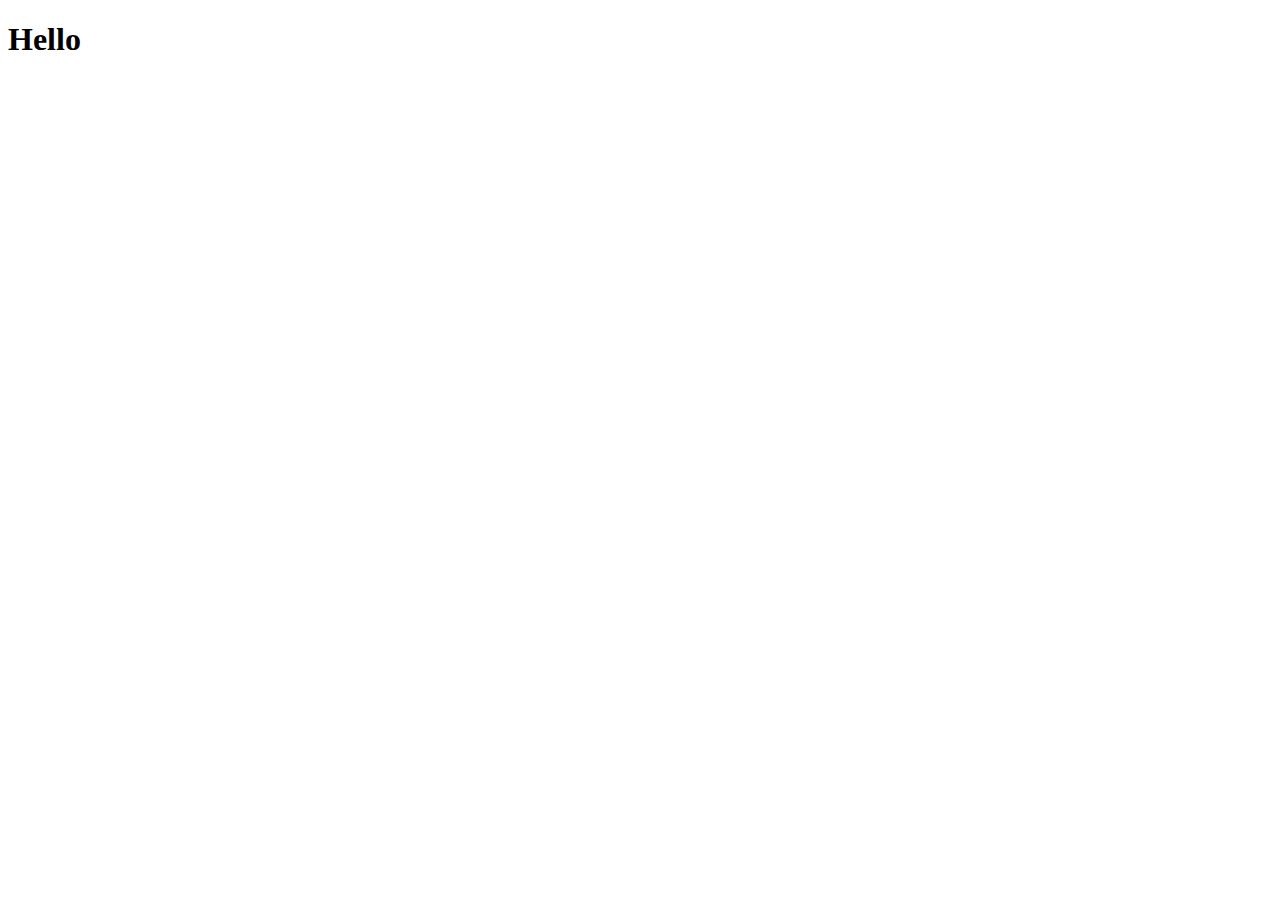
==== pages/index.html @ 6f93ce78 "First Commit. Setup folders and files to star" ====
<!DOCTYPE html>
<html lang="en">
<head>
    <meta charset="UTF-8">
    <meta name="viewport" content="width=device-width, initial-scale=1.0">
    <title>Document</title>
</head>
<body>
    <h1>Hello</h1>
</body>
</html>
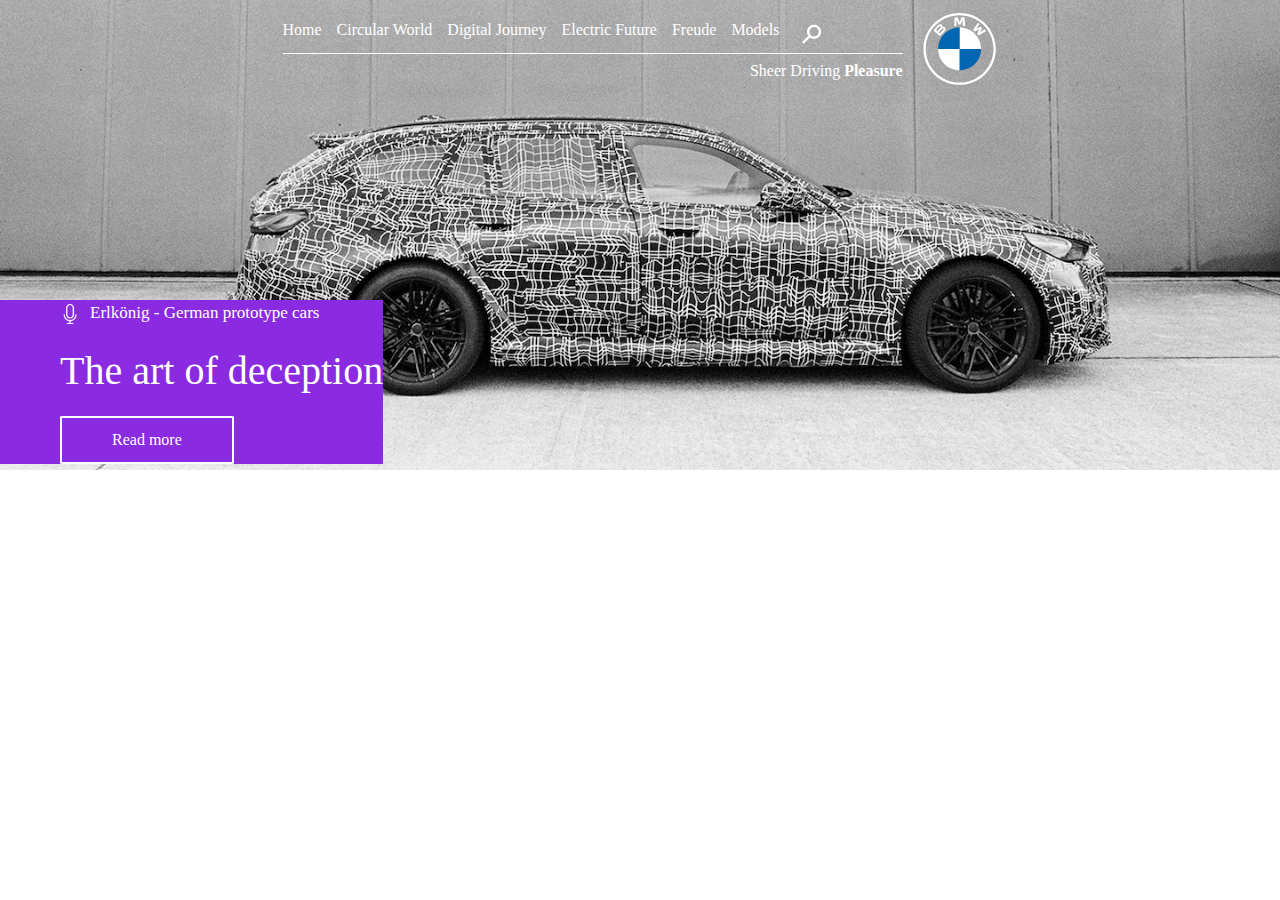
==== commit 8aec8654: "Did the first section but is not responsive. Going to start again" ====
--- a/pages/index.html
+++ b/pages/index.html
@@ -1,11 +1,72 @@
 <!DOCTYPE html>
 <html lang="en">
 <head>
+
+    <!--Lets make this site responsive and not use bootstrap-->
+   
     <meta charset="UTF-8">
-    <meta name="viewport" content="width=device-width, initial-scale=1.0">
-    <title>Document</title>
+    <meta name="viewport" content="width=device-width, initial-scale=1.0"> <!-- This line is important for responsiveness of website-->
+    <title>BMW.com | The cloned international BMW Website</title>
+    
+    <!--The logo file linked is too white. need to replace with a grey variant-->
+    <link rel="icon" href="/assets/icons/bmw- logo-favicon.webp" type="image/webp">
+
+    <!--Bootstrap Styles-->
+    <link href="https://cdn.jsdelivr.net/npm/bootstrap@5.3.3/dist/css/bootstrap.min.css" rel="stylesheet" integrity="sha384-QWTKZyjpPEjISv5WaRU9OFeRpok6YctnYmDr5pNlyT2bRjXh0JMhjY6hW+ALEwIH" crossorigin="anonymous">
+
+    <!--Link a style sheet to add formating separately-->
+    <link rel="stylesheet" href="/css/style.css">
+     
+
 </head>
 <body>
-    <h1>Hello</h1>
+    <!-- The first section is a header element. This is done for making data available for optimized search results. HOW? -->
+    <!-- Lets use semantics as and when needed.-->
+
+    <div class="section-one-wrapper">
+        <!-- we made an inner div to put in the image and positioned it within the div -->
+        <div class="section-one-background">
+            <img id="sec-one-bg-img" src="/assets/images/concept-car-image.webp" alt="black bmw suv car with white line pattern all over the body">
+        </div>
+       
+        <!-- lets make a navbar -->
+         <!-- it has one big div and a small fiv half the length -->
+        <div class="nav-bar-wrapper">
+            <div class="nav-bar-container">
+                <nav class="nav-bar-items">
+                    <ul>
+                        <li>Home</li>
+                        <li>Circular World</li>
+                        <li>Digital Journey</li>
+                        <li>Electric Future</li>
+                        <li>Freude</li>
+                        <li>Models</li>      
+                        <li>
+                            <div class="search-icon">
+                                <img src="/assets/icons/search-icon.png" alt="magnifying glass icon">
+                            </div>
+                        </li>                  
+                    </ul>
+                    
+                </nav>
+                <hr> <!-- to add a line aka horizontal rule-->
+                <p>Sheer Driving <strong>Pleasure</strong></p>
+            </div>
+            <div class="nav-bmw-logo">
+                <img src="/assets/icons/bmw-logo-light.svg" alt="bmw logo">
+            </div>
+        </div>  
+
+        <div class="section-one-text-container">
+            <div class="text-line-one"><img src="/assets/icons/microphone-icon.png" alt="microphone icon">Erlkönig - German prototype cars</div>
+            <div class="text-line-two">The art of deception</div>
+            <button type="button">Read more</button>
+        </div>
+    </div>
+   
+
+    
+    <!-- Bootstrap scripts -->
+    <script src="https://cdn.jsdelivr.net/npm/bootstrap@5.3.3/dist/js/bootstrap.bundle.min.js" integrity="sha384-YvpcrYf0tY3lHB60NNkmXc5s9fDVZLESaAA55NDzOxhy9GkcIdslK1eN7N6jIeHz" crossorigin="anonymous"></script>
 </body>
 </html>--- a/css/style.css
+++ b/css/style.css
@@ -0,0 +1,156 @@
+@import url(https://db.onlinewebfonts.com/c/ac95f91c55cc591ecf37a4d136ff8031?family=BMWTypeNext+Pro+Regular); 
+/* font-family: "BMWTypeNext Pro Regular"; */
+
+*{
+    margin: 0;
+    padding: 0;
+    box-sizing: border-box;
+} /* This is to remove any default values from browser and make the code more presdictable for us */
+
+body {
+    font-family: "BMWTypeNext Pro Regular";
+    color: white;
+    
+}
+
+.section-one-wrapper{
+    aspect-ratio: 16/9;
+    width: 100%;
+    position: relative;
+}
+
+
+.section-one-background{
+    aspect-ratio: 16/9;
+    width: 100%;
+    position: relative;
+    overflow: hidden;
+    gap: 1 px;  
+}
+
+#sec-one-bg-img{
+    object-fit: cover;
+    position: absolute;
+    top: -250px;
+    left: 0;
+    z-index: -1;
+    width: 100%;
+    max-width: 100%;
+}
+
+.nav-bar-wrapper{
+    position: absolute;
+    top: 0;
+    left: 0;
+    width: 100%; 
+    height: 100px;
+    z-index: 1; 
+    display: flex;
+    justify-content: center;
+    align-items: center;
+}
+
+.nav-bar-container{
+    width: 620px;     
+    justify-content: center;
+    align-items: center; /*vertical alignment of content*/    
+}
+
+.nav-bar-items{
+    width: 700px;
+}
+
+.nav-bar-items ul{    
+    display: flex; /*align horizontal*/
+    gap:15px;
+    width: 100%;
+    margin: 0;
+    padding: 0;
+}
+
+.nav-bar-items ul li {
+    list-style-type: none; /* Remove bullets */
+}
+
+.search-icon{
+    width: 35px;
+    height: 35px;    
+    overflow: hidden;
+    position: relative;
+    top: 0;
+    right: 0;
+}
+
+.search-icon img {
+    object-fit: cover;
+    position: absolute;
+    top: 0;
+    left: 0;
+    width: 100%;
+    height: 100%;
+    transform: scaleX(-1); /*flip*/
+    filter: invert();
+}
+
+.nav-bar-container hr{
+    height: 1px;
+    border: none;
+    background-color: white;
+    opacity: 1;
+    margin: 0;
+    width: 100%;
+}
+
+.nav-bar-container p {
+    width: 100%;
+    text-align: right;
+    margin: 0;
+    padding: 0;
+    margin-top: 5px;
+}
+
+.nav-bmw-logo {
+    width: 95px;
+    height: 75px;
+    overflow: hidden;
+    padding-left: 20px;
+}
+
+.section-one-text-container{
+    
+    position: absolute;        
+    top: 300px;
+    left: 0;
+    padding-left: 60px;
+    background-color: blueviolet;
+}
+
+.section-one-text-container img{
+    height:20px;
+    filter: invert();
+    width: 30px;
+    padding-right: 10px;
+}
+
+.section-one-text-container button{
+    background-color: rgba(255, 255, 255, 0);
+    color: rgb(255, 255, 255);
+    border-style: solid;
+    border-radius: 2%;
+    padding-top: 10px;
+    padding-bottom: 10px;
+    padding-left: 50px;
+    padding-right: 50px;
+    border-color: white;
+    box-shadow: none;
+
+}
+
+.text-line-one {
+    font-size: 17px;
+    margin-bottom: 15px;;
+}
+.text-line-two {
+    font-size: 40px;
+    margin-bottom: 15px;
+}
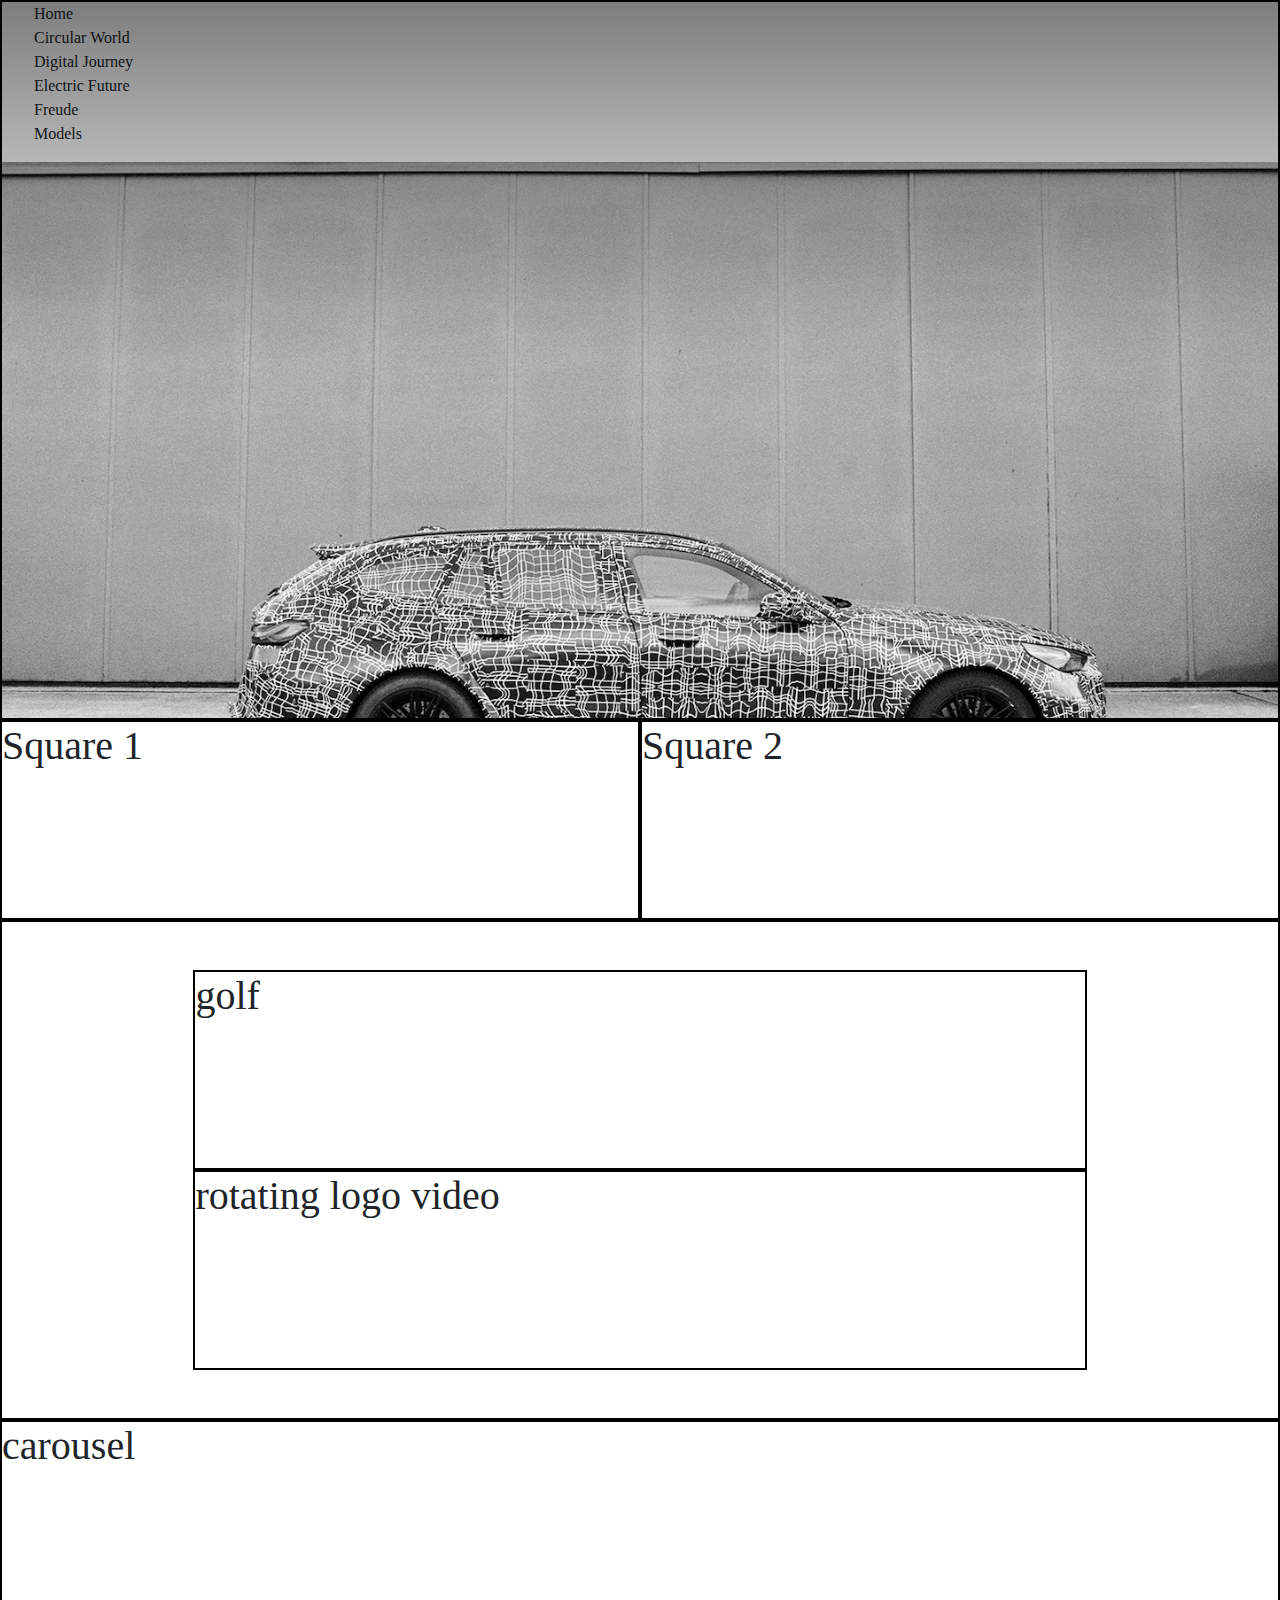
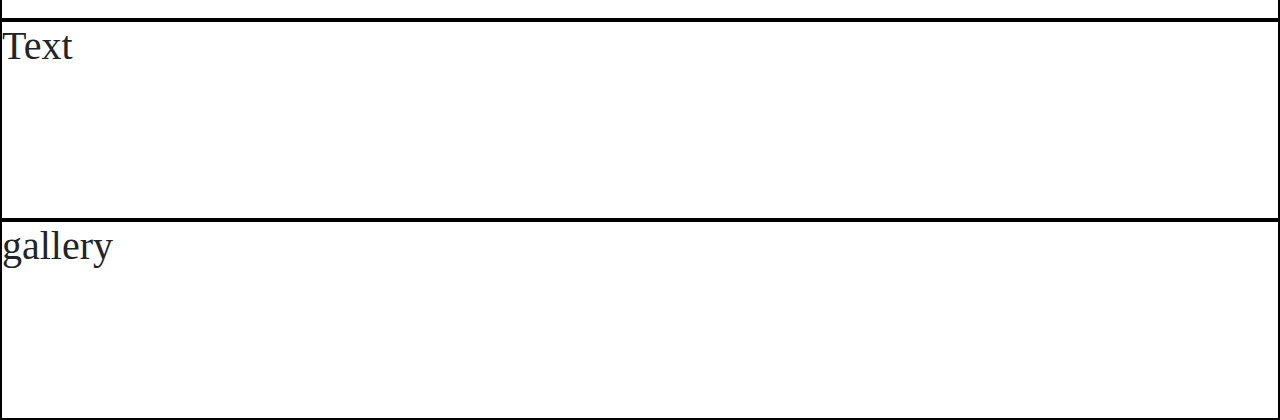
==== commit c9b7b34d: "Setup section one background and anomation" ====
--- a/pages/index.html
+++ b/pages/index.html
@@ -22,47 +22,56 @@
 <body>
     <!-- The first section is a header element. This is done for making data available for optimized search results. HOW? -->
     <!-- Lets use semantics as and when needed.-->
-
+    
     <div class="section-one-wrapper">
-        <!-- we made an inner div to put in the image and positioned it within the div -->
-        <div class="section-one-background">
-            <img id="sec-one-bg-img" src="/assets/images/concept-car-image.webp" alt="black bmw suv car with white line pattern all over the body">
-        </div>
-       
-        <!-- lets make a navbar -->
-         <!-- it has one big div and a small fiv half the length -->
-        <div class="nav-bar-wrapper">
-            <div class="nav-bar-container">
-                <nav class="nav-bar-items">
-                    <ul>
-                        <li>Home</li>
+        <header class="header-section">
+                <nav class="nav-bar">
+                    <ul class="nav-list">                   
+                        <li>Home</li> 
                         <li>Circular World</li>
                         <li>Digital Journey</li>
                         <li>Electric Future</li>
                         <li>Freude</li>
-                        <li>Models</li>      
-                        <li>
-                            <div class="search-icon">
-                                <img src="/assets/icons/search-icon.png" alt="magnifying glass icon">
-                            </div>
-                        </li>                  
+                        <li>Models</li>
                     </ul>
-                    
                 </nav>
-                <hr> <!-- to add a line aka horizontal rule-->
-                <p>Sheer Driving <strong>Pleasure</strong></p>
-            </div>
-            <div class="nav-bmw-logo">
-                <img src="/assets/icons/bmw-logo-light.svg" alt="bmw logo">
-            </div>
-        </div>  
+        </header>
+        <div class="section-background"> 
+            <div class="overlay-top"></div>
+            <div class="overlay-bottom"></div>       
+        </div>
+        
+    </div>
 
-        <div class="section-one-text-container">
-            <div class="text-line-one"><img src="/assets/icons/microphone-icon.png" alt="microphone icon">Erlkönig - German prototype cars</div>
-            <div class="text-line-two">The art of deception</div>
-            <button type="button">Read more</button>
+
+
+    <div class="section-two-wrapper">
+        <h1>Square 1</h1>
+    </div>
+    <div class="section-two-wrapper">
+        <h1>Square 2</h1>
+    </div>
+    
+    <div class="section-three-wrapper">
+        <div class="section-three-container">
+            <h1>golf</h1>
         </div>
+        <div class="section-three-container">
+            <h1>rotating logo video</h1>
+        </div>
+
     </div>
+    <div class="section-four-wrapper">
+        <h1>carousel</h1>
+    </div>
+    <div class="section-five-wrapper">
+        <h1>Text</h1>
+    </div>
+    <div class="section-gallery-wrapper">
+        <h1>gallery</h1>
+    </div>
+    
+
    
 
     
--- a/css/style.css
+++ b/css/style.css
@@ -8,149 +8,131 @@
 } /* This is to remove any default values from browser and make the code more presdictable for us */
 
 body {
-    font-family: "BMWTypeNext Pro Regular";
-    color: white;
-    
+    font-family: "BMWTypeNext Pro Regular"; 
+    width: 100%;  
+    display: flex;
+    flex-wrap: wrap;
 }
 
 .section-one-wrapper{
+    width: 100%;
     aspect-ratio: 16/9;
-    width: 100%;
-    position: relative;
+    border: 2px solid black;
+    min-height: 200px;
+    min-width: 340px;
+    overflow: hidden;
+    position: relative;    
 }
 
-
-.section-one-background{
-    aspect-ratio: 16/9;
+.section-background{
     width: 100%;
-    position: relative;
+    height: 100%;   
+    z-index: 0;
     overflow: hidden;
-    gap: 1 px;  
-}
-
-#sec-one-bg-img{
-    object-fit: cover;
-    position: absolute;
-    top: -250px;
-    left: 0;
-    z-index: -1;
-    width: 100%;
-    max-width: 100%;
-}
-
-.nav-bar-wrapper{
-    position: absolute;
-    top: 0;
-    left: 0;
-    width: 100%; 
-    height: 100px;
-    z-index: 1; 
     display: flex;
     justify-content: center;
     align-items: center;
+    background-image: url(/assets/images/concept-car-image.webp);
+    background-repeat: no-repeat;
+    background-size: cover;
+    object-fit: cover;
+    object-position: center;
 }
 
-.nav-bar-container{
-    width: 620px;     
-    justify-content: center;
-    align-items: center; /*vertical alignment of content*/    
-}
-
-.nav-bar-items{
-    width: 700px;
-}
-
-.nav-bar-items ul{    
-    display: flex; /*align horizontal*/
-    gap:15px;
-    width: 100%;
-    margin: 0;
-    padding: 0;
-}
-
-.nav-bar-items ul li {
-    list-style-type: none; /* Remove bullets */
-}
-
-.search-icon{
-    width: 35px;
-    height: 35px;    
-    overflow: hidden;
-    position: relative;
-    top: 0;
-    right: 0;
-}
-
-.search-icon img {
-    object-fit: cover;
+.overlay-top{
+    z-index: 1;
     position: absolute;
     top: 0;
     left: 0;
     width: 100%;
-    height: 100%;
-    transform: scaleX(-1); /*flip*/
-    filter: invert();
+    height: 50%;
+    background: linear-gradient(to bottom, rgba(0, 0, 0, 0.511), rgba(0,0,0,0))
 }
 
-.nav-bar-container hr{
-    height: 1px;
-    border: none;
-    background-color: white;
-    opacity: 1;
-    margin: 0;
+.overlay-bottom{
+    z-index: 1;
+    position: absolute;
+    bottom: 0;
+    left: 0;
     width: 100%;
+    height: 100%;
+    background: linear-gradient(to bottom, rgba(0, 0, 0, 0), rgba(0,0,0,0.511));
+    opacity: 0;
 }
 
-.nav-bar-container p {
-    width: 100%;
-    text-align: right;
-    margin: 0;
-    padding: 0;
-    margin-top: 5px;
+.overlay-bottom:hover{
+    opacity: 1;
+    transition: opacity 2s ease;
 }
 
-.nav-bmw-logo {
-    width: 95px;
-    height: 75px;
-    overflow: hidden;
-    padding-left: 20px;
+.section-background img{    
+    object-fit: cover;
+    object-position: center;
+    z-index: -1;
+    width: 100%;
+    height: 100%;
 }
 
-.section-one-text-container{
-    
-    position: absolute;        
-    top: 300px;
-    left: 0;
-    padding-left: 60px;
-    background-color: blueviolet;
+
+.section-background:hover{
+    transform: scale(1.1);
+    transition: transform 3s ease;
 }
 
-.section-one-text-container img{
-    height:20px;
-    filter: invert();
-    width: 30px;
-    padding-right: 10px;
+.header-section{
+    display: flex;
+}
+.nav.bar{
+    width: 50%;
 }
 
-.section-one-text-container button{
-    background-color: rgba(255, 255, 255, 0);
-    color: rgb(255, 255, 255);
-    border-style: solid;
-    border-radius: 2%;
-    padding-top: 10px;
-    padding-bottom: 10px;
-    padding-left: 50px;
-    padding-right: 50px;
-    border-color: white;
-    box-shadow: none;
+.nav-list{
+    list-style: none;
+}
+
+
+.section-two-wrapper{
+    width: 50%;
+    border: 2px solid black;
+    min-height: 200px;    
+    min-width: 340px;
+}
+
+.section-three-wrapper{
+    width: 100%;
+    border: 2px solid black;
+    height: 500px;
+    min-width: 340px;
+    display: flex;
+    flex-direction: column;
+    align-items: center;
+    justify-content: center;
+}
+
+.section-three-container{
+    width: 70%;
+    border: 2px solid black;
+    min-height: 200px;
+    min-width: 340px;
 
 }
 
-.text-line-one {
-    font-size: 17px;
-    margin-bottom: 15px;;
+.section-four-wrapper{
+    width: 100%;
+    border: 2px solid black;
+    min-height: 200px;
+    min-width: 340px;
 }
-.text-line-two {
-    font-size: 40px;
-    margin-bottom: 15px;
+
+.section-five-wrapper{
+    width: 100%;
+    border: 2px solid black;
+    min-height: 200px;
+    min-width: 340px;
 }
+.section-gallery-wrapper{
+    width: 100%;
+    border: 2px solid black;
+    min-height: 200px;
+    min-width: 340px;
+}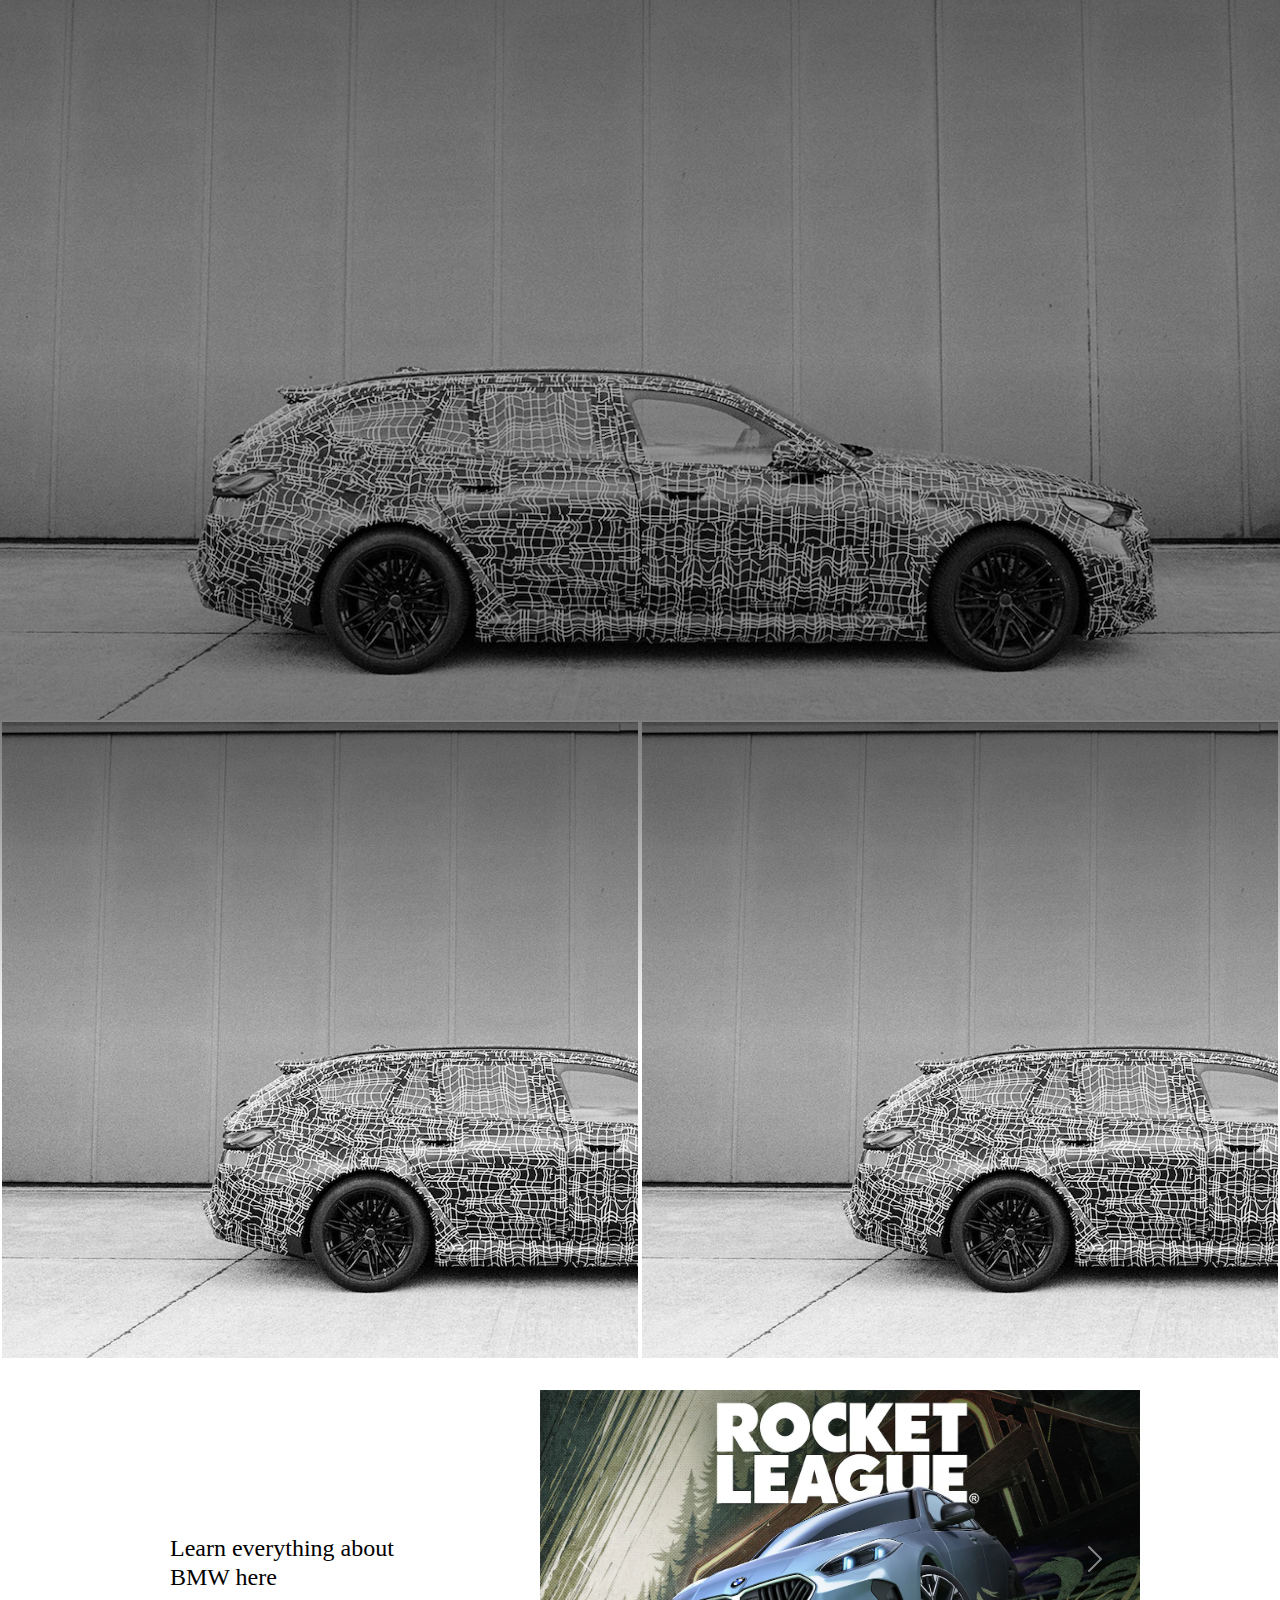
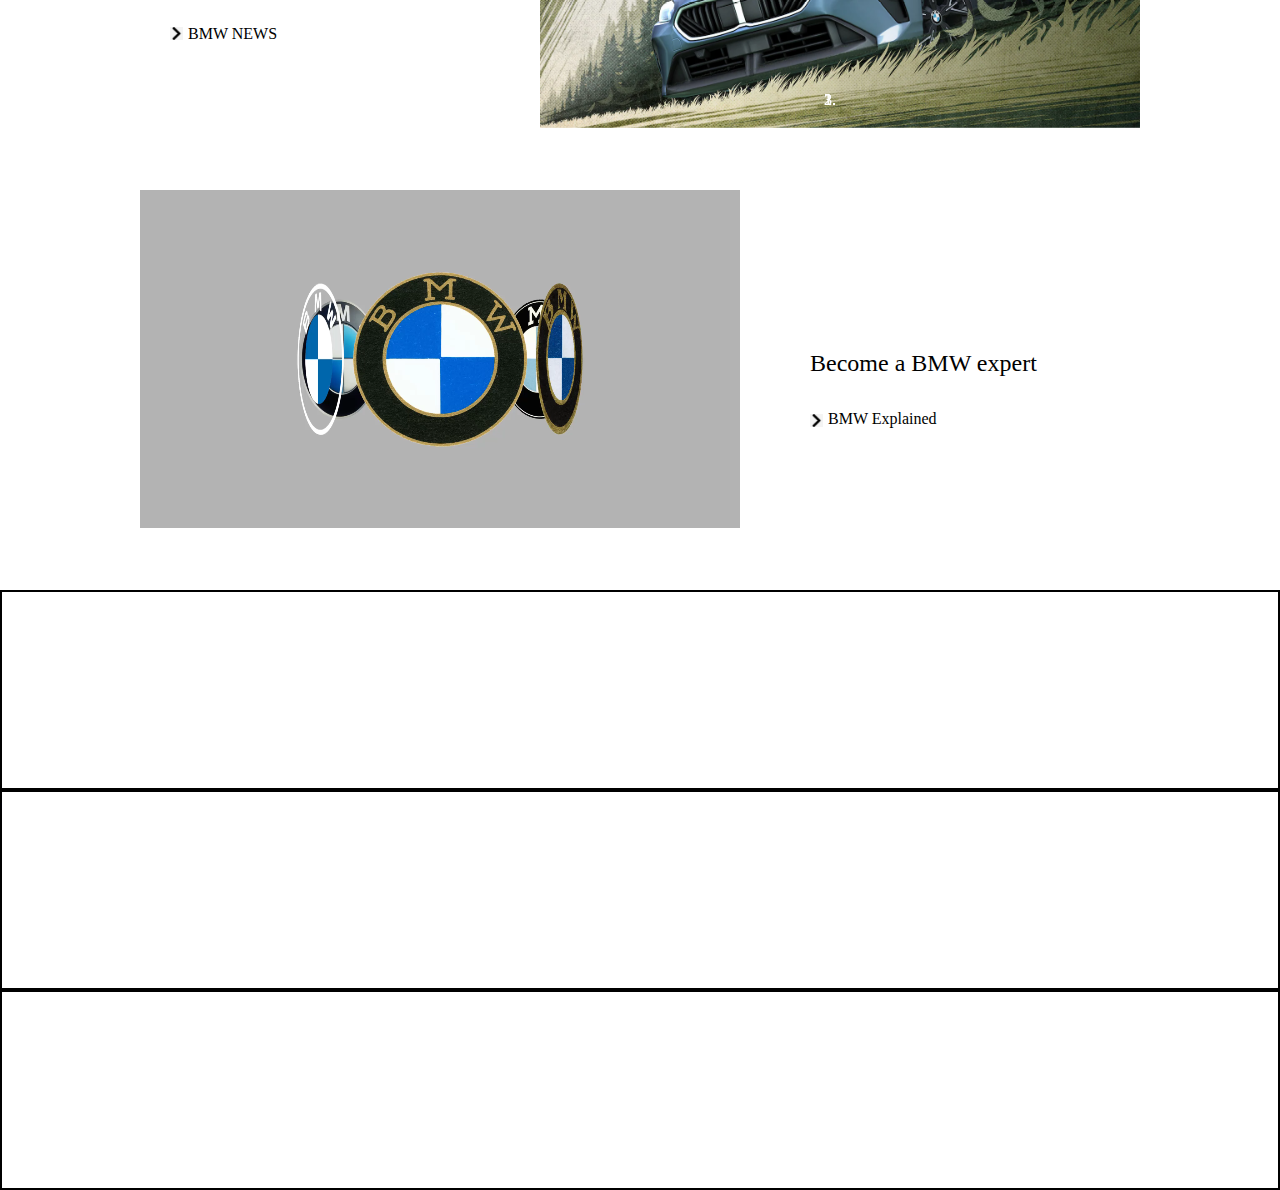
==== commit 2b964855: "Section three made responsive" ====
--- a/pages/index.html
+++ b/pages/index.html
@@ -20,22 +20,12 @@
 
 </head>
 <body>
+   
     <!-- The first section is a header element. This is done for making data available for optimized search results. HOW? -->
     <!-- Lets use semantics as and when needed.-->
     
     <div class="section-one-wrapper">
-        <header class="header-section">
-                <nav class="nav-bar">
-                    <ul class="nav-list">                   
-                        <li>Home</li> 
-                        <li>Circular World</li>
-                        <li>Digital Journey</li>
-                        <li>Electric Future</li>
-                        <li>Freude</li>
-                        <li>Models</li>
-                    </ul>
-                </nav>
-        </header>
+        
         <div class="section-background"> 
             <div class="overlay-top"></div>
             <div class="overlay-bottom"></div>       
@@ -45,20 +35,75 @@
 
 
 
+
     <div class="section-two-wrapper">
-        <h1>Square 1</h1>
+        <!-- This is putting shadow on the gap!! need to remove -->
+        <div class="overlay-top"></div>
+        <div class="overlay-bottom"></div>
+        <div class="section-background">            
+            <video autoplay muted loop class="background-video"><source src="/assets/videos/bmw-hood-ice-flow-video.mp4" type="video/mp4"> </video>
+        </div>
     </div>
     <div class="section-two-wrapper">
-        <h1>Square 2</h1>
+        <!-- This is putting shadow on the gap!! need to remove -->
+        <div class="overlay-top"></div>
+        <div class="overlay-bottom"></div>
+        <div class="section-background">
+            <video  autoplay muted loop><source src="/assets/videos/spinning-glass-video.mp4" type="video/mp4"> </video>
+            <!-- Removed the class name to prevent hover zoom action -->
+        </div>
     </div>
     
     <div class="section-three-wrapper">
-        <div class="section-three-container">
-            <h1>golf</h1>
-        </div>
-        <div class="section-three-container">
-            <h1>rotating logo video</h1>
-        </div>
+       <div class="section-three-container" id="section-three-container-one">
+
+            <div class="section-three-text" id="sec-3-one-text"><h4>Learn everything about <br class="sec-three-break">BMW here</h4></div>
+            
+            <div class="section-three-media" id="sec-3-one-media">
+                <div id="carouselExampleIndicators" class="carousel slide" data-ride="carousel">
+                    <ol class="carousel-indicators">
+                      <li data-target="#carouselExampleIndicators" data-slide-to="0" class="active"></li>
+                      <li data-target="#carouselExampleIndicators" data-slide-to="1"></li>
+                      <li data-target="#carouselExampleIndicators" data-slide-to="2"></li>
+                    </ol>
+                    <div class="carousel-inner">
+                      <div class="carousel-item active">
+                        <img class="d-block w-100" src="/assets/images/carousel-image-one.webp" alt="First slide">
+                      </div>
+                      <div class="carousel-item">
+                        <img class="d-block w-100" src="/assets/images/carousel-image-two.webp" alt="Second slide">
+                      </div>
+                      <div class="carousel-item">
+                        <img class="d-block w-100" src="/assets/images/" alt="Third slide">
+                      </div>
+                    </div>
+                    <a class="carousel-control-prev" href="#carouselExampleIndicators" role="button" data-slide="prev">
+                      <span class="carousel-control-prev-icon" aria-hidden="true"></span>
+                      <span class="sr-only"></span>
+                    </a>
+                    <a class="carousel-control-next" href="#carouselExampleIndicators" role="button" data-slide="next">
+                      <span class="carousel-control-next-icon" aria-hidden="true"></span>
+                      <span class="sr-only"></span>
+                    </a>
+                  </div>
+            </div>
+
+            <div class="section-three-text" id="sec-3-two-text"><img src="/assets/icons/next icon.png" alt="next icon right arriw"><h7>BMW NEWS</h7></div>
+
+       </div>
+
+       <div class="section-three-container" id="section-three-container-two">
+        
+        <div class="section-three-text-one" id="sec-3-three-text"><h4>Become a BMW expert</h4></div>
+        
+          <div class="section-three-media" id="sec-3-media-two">
+              <video  autoplay muted loop><source src="/assets/videos/revolving-logo-bmw.mp4" type="video/mp4"> </video>
+          </div>
+
+        <div class="section-three-text-two" id="sec-3-four-text"><img src="/assets/icons/next icon.png" alt="next icon right arriw"><h7>BMW Explained</h7></div>
+
+   </div>
+        
 
     </div>
     <div class="section-four-wrapper">
--- a/css/style.css
+++ b/css/style.css
@@ -5,23 +5,28 @@
     margin: 0;
     padding: 0;
     box-sizing: border-box;
-} /* This is to remove any default values from browser and make the code more presdictable for us */
+}
+ /* This is to remove any default values from
+  browser and make the code more presdictable for us */
 
 body {
     font-family: "BMWTypeNext Pro Regular"; 
+    color: white;
     width: 100%;  
     display: flex;
     flex-wrap: wrap;
 }
 
+
+
 .section-one-wrapper{
     width: 100%;
     aspect-ratio: 16/9;
-    border: 2px solid black;
     min-height: 200px;
     min-width: 340px;
     overflow: hidden;
-    position: relative;    
+    position: relative;   
+    padding: 2px; 
 }
 
 .section-background{
@@ -40,6 +45,7 @@
 }
 
 .overlay-top{
+    
     z-index: 1;
     position: absolute;
     top: 0;
@@ -47,9 +53,11 @@
     width: 100%;
     height: 50%;
     background: linear-gradient(to bottom, rgba(0, 0, 0, 0.511), rgba(0,0,0,0))
+    
 }
 
 .overlay-bottom{
+    
     z-index: 1;
     position: absolute;
     bottom: 0;
@@ -79,60 +87,220 @@
     transition: transform 3s ease;
 }
 
-.header-section{
-    display: flex;
-}
-.nav.bar{
-    width: 50%;
-}
-
-.nav-list{
-    list-style: none;
-}
+
 
 
 .section-two-wrapper{
     width: 50%;
-    border: 2px solid black;
+    aspect-ratio: 1;
     min-height: 200px;    
     min-width: 340px;
-}
+    padding: 2px;
+    display: flex;
+    flex-wrap: wrap;
+    flex-grow: 1;
+    position: relative;
+    overflow: hidden;
+}
+
+.section-two-background{    
+    width: 100%;
+    height: 100%;   
+    z-index: 0;
+    overflow: hidden;
+    display: flex;
+    justify-content: center;
+    align-items: center;
+}
+
+.section-background video{    
+    object-fit: cover;
+    object-position: center;
+    z-index: -1;
+    width: 100%;
+    height: 100%;
+    transition: transform 3s ease; /* Ensure transition is added for smooth zoom */
+}
+
+.section-two-wrapper:hover .section-background video {
+    transform: scale(1.1); /* Zoom effect */
+}
+/* You're right to be concerned about other content inside
+ .section-two-wrapper—the current setup targets the video 
+ specifically, but if you have text or other elements within 
+ .section-two-wrapper, they won't be affected as long as the
+  hover effect is applied to only the video inside .section-background. */
 
 .section-three-wrapper{
     width: 100%;
-    border: 2px solid black;
-    height: 500px;
-    min-width: 340px;
+    height: fit-content;
+    margin: 0;
     display: flex;
     flex-direction: column;
+    justify-items: flex-start;
+    margin-top: 30px;
+}
+
+.section-three-container{    
+    width: 100%;
+    gap: 2px;
+    overflow: hidden;
+    padding: 20px;
+    display: flex;    
+    flex-direction: column;    
+}
+
+.section-three-text-one{    
+    color: black; 
+}
+
+#sec-3-one-text{
+    color: black;
+    padding: 10px;
+}
+
+.sec-three-break{
+    visibility: hidden;
+}
+
+#sec-3-two-text{
+    color: black;
+    padding: 10px;
+    display: flex;
     align-items: center;
-    justify-content: center;
-}
-
-.section-three-container{
-    width: 70%;
+}
+
+#sec-3-three-text{
+    color: black;
+    padding: 10px;
+    align-self: flex-start;
+}
+
+#sec-3-four-text{
+    color: black;
+    padding: 10px;
+    align-self: flex-start;
+}
+
+#sec-fur-text{
+    color: black;
+    padding: 10px;
+    display: flex;
+    align-items: center;
+}
+
+.section-three-text img{
+    width: 13px;
+    margin-right: 5px;
+}
+
+.section-three-text-two img{
+    width: 13px;
+    margin-right: 5px;
+}
+
+
+#sec-3-one-media{
+    
+    vertical-align: middle;
+}
+
+
+
+.section-three-media{
+    height: 100%;
+    aspect-ratio: 16/9;
+    max-width:1024px;
+    overflow: hidden;
+    margin: 0px;
+    
+}
+
+.section-three-media video{
+
+    aspect-ratio: 16/9;
+    width: 100%;
+    object-fit: cover;
+    object-position: center;
+
+}
+
+@media only screen and (max-width: 1023px){
+    .sec-three-break{
+        display: none;
+    }
+}
+
+@media only screen  and (min-width: 1024px){
+    #section-three-container-one{
+        flex-direction: column;
+        justify-content: center;
+        align-items: flex-start;
+        position: relative;
+        align-self: center;
+        width: 1000px;
+        height: 400px;
+    }
+
+    #section-three-container-two{
+        flex-direction: column;
+        justify-content: center;
+        align-items: flex-end;
+        position: relative;
+        align-self: center;
+        width: 1000px;
+        height: 400px;
+        
+    }
+
+    
+
+    .section-three-media{
+        width: 600px;
+        aspect-ratio: 16/9;
+        position: absolute;
+        right:0;
+    }
+
+    #sec-3-media-two{
+        width: 600px;
+        aspect-ratio: 16/9;
+        position: absolute;
+        left:0;
+    }
+
+    #sec-3-three-text{
+        padding-left: 650px;
+        align-self: flex-start;
+
+    }
+
+    #sec-3-four-text{
+        align-self: flex-start;
+        padding-left: 650px;
+    }
+    
+    
+   
+}
+
+
+.section-four-wrapper{
+    width: 100%;
     border: 2px solid black;
     min-height: 200px;
     min-width: 340px;
-
-}
-
-.section-four-wrapper{
+}
+
+.section-five-wrapper{
     width: 100%;
     border: 2px solid black;
     min-height: 200px;
     min-width: 340px;
 }
-
-.section-five-wrapper{
+.section-gallery-wrapper{
     width: 100%;
     border: 2px solid black;
     min-height: 200px;
     min-width: 340px;
-}
-.section-gallery-wrapper{
-    width: 100%;
-    border: 2px solid black;
-    min-height: 200px;
-    min-width: 340px;
 }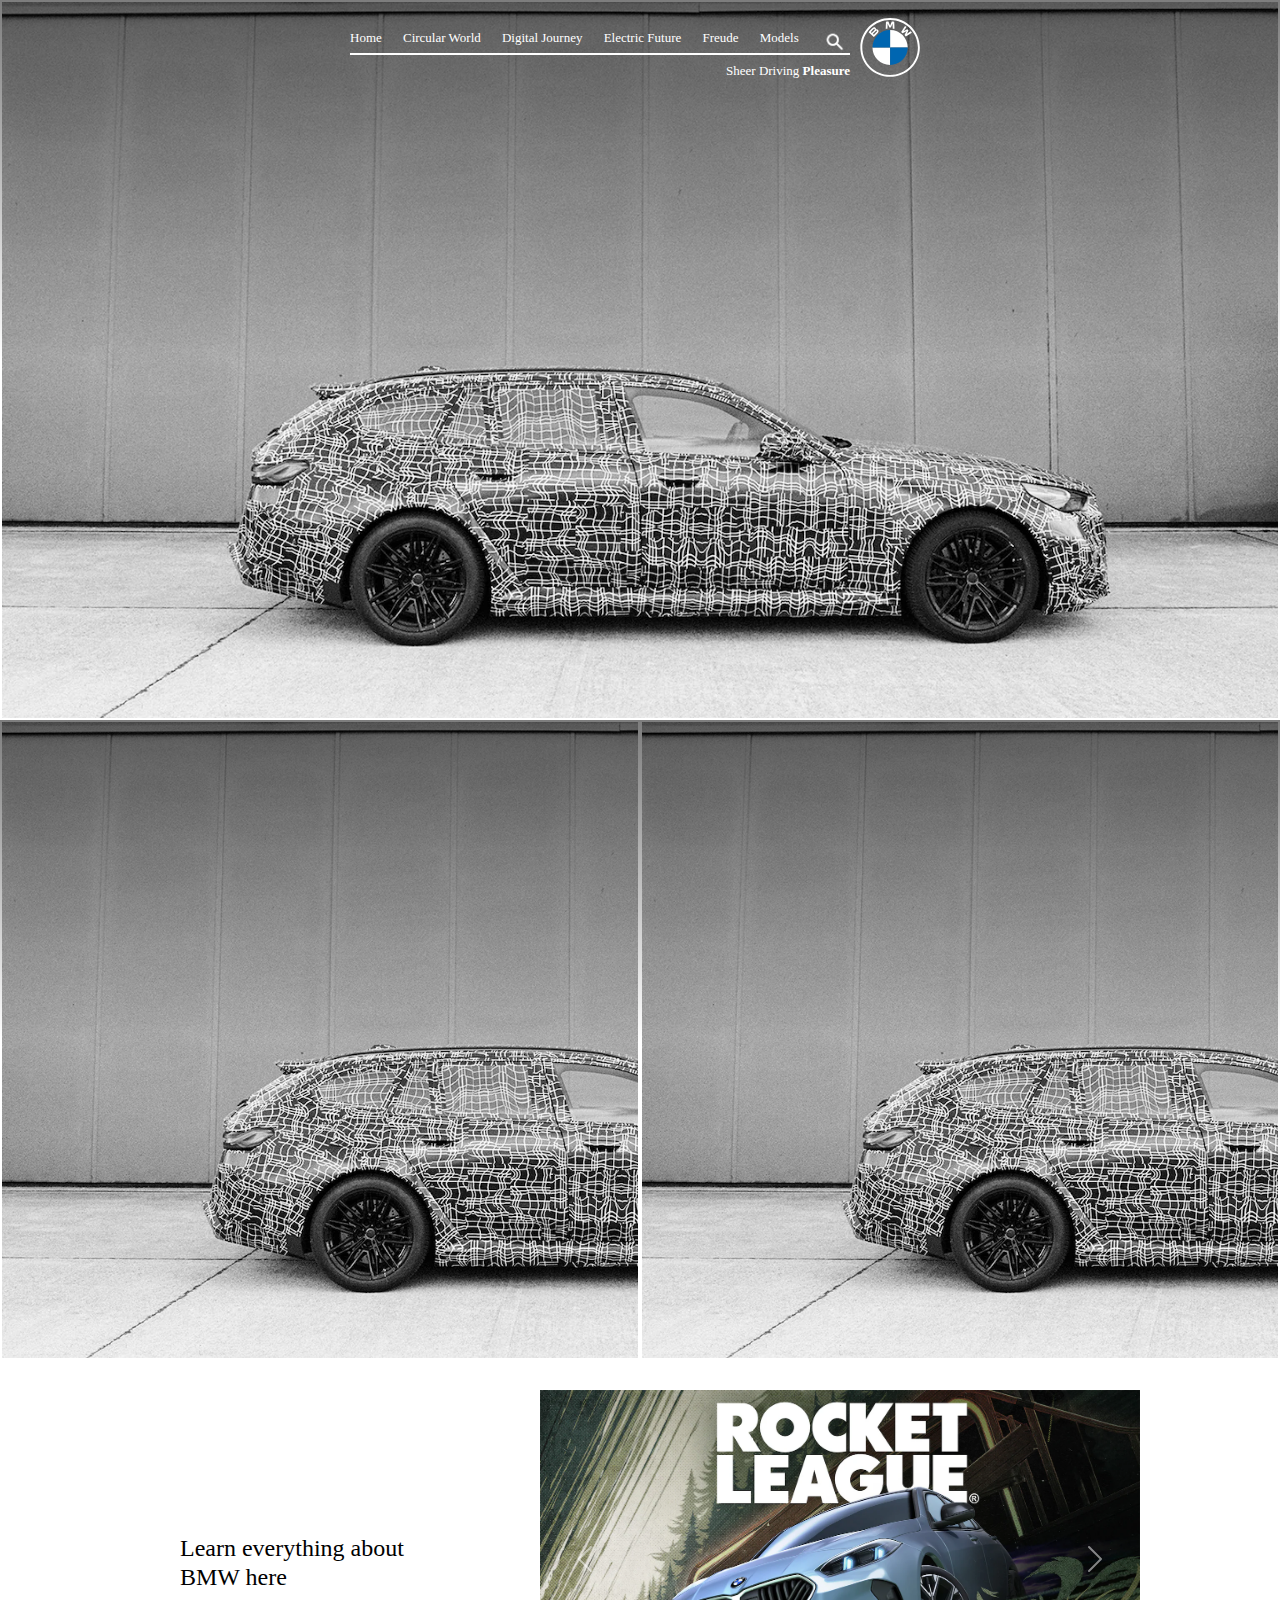
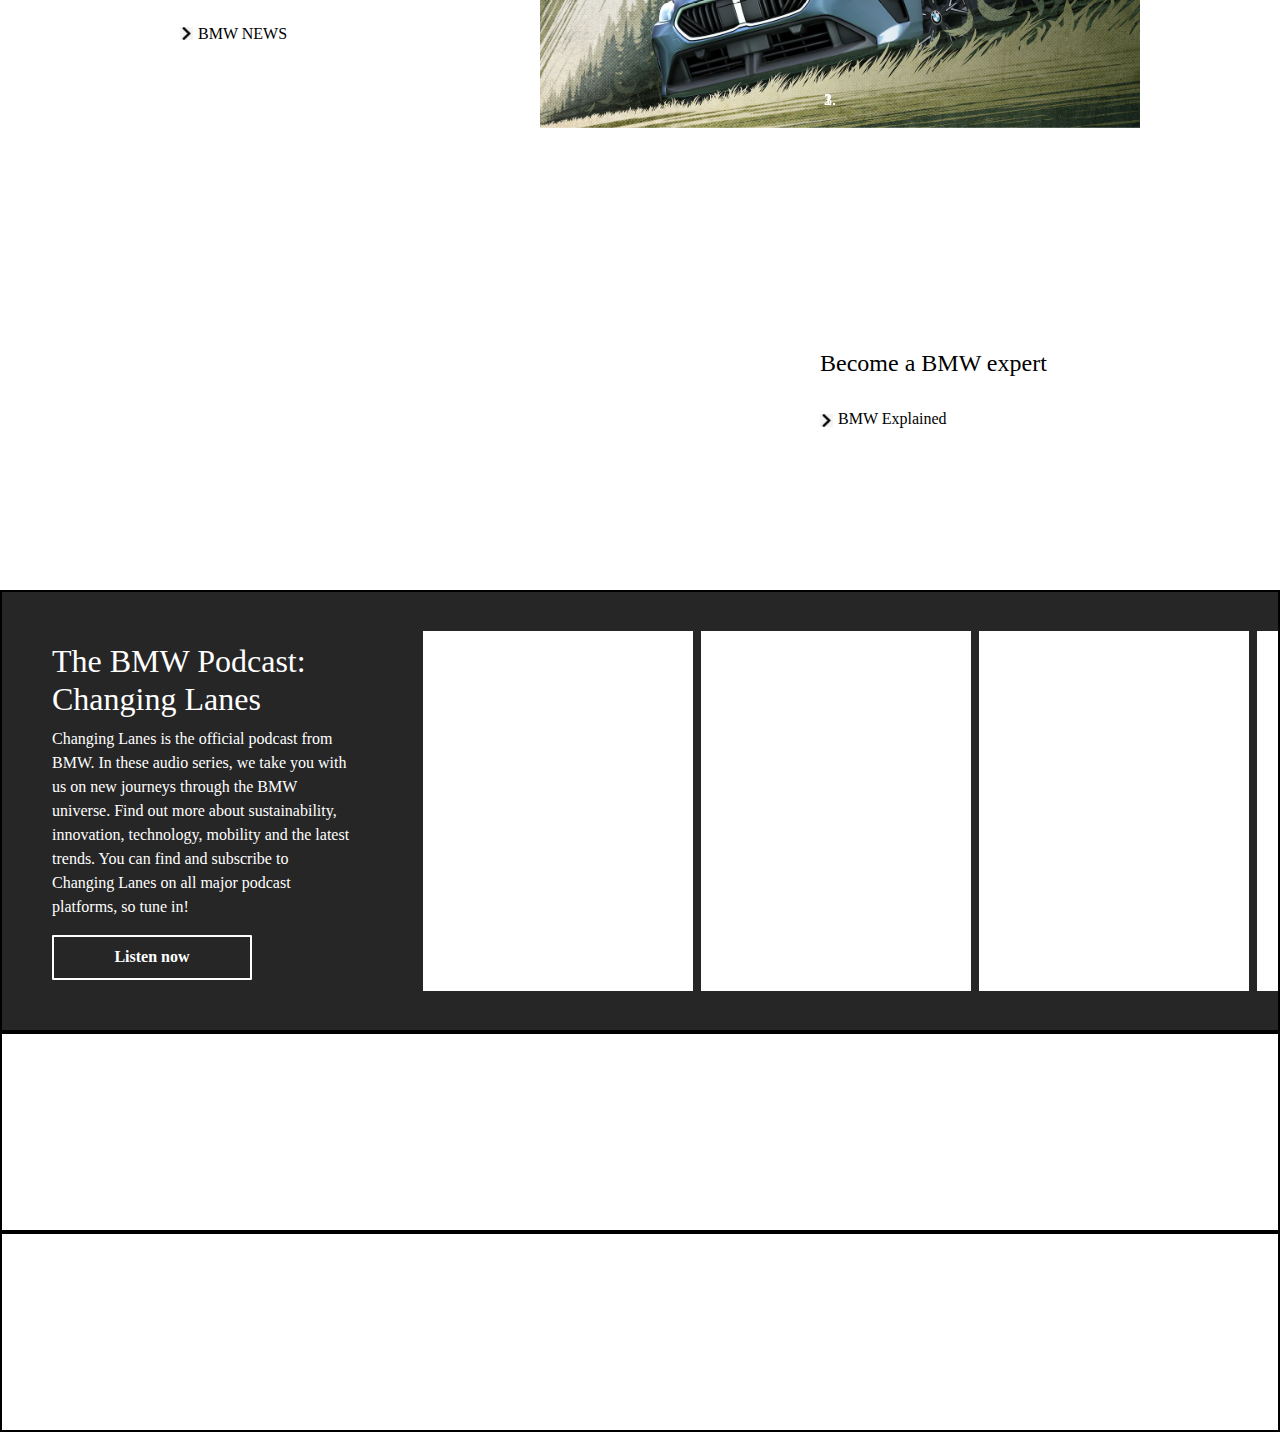
==== commit 1addb8b0: "Finished card carousel section. But the section two care ice video is gone??" ====
--- a/pages/index.html
+++ b/pages/index.html
@@ -23,8 +23,39 @@
    
     <!-- The first section is a header element. This is done for making data available for optimized search results. HOW? -->
     <!-- Lets use semantics as and when needed.-->
-    
-    <div class="section-one-wrapper">
+
+    <header class="header-section"> 
+      <div class="header-container">
+        <div class="header-text">
+          <div class="navbar-container">
+            <nav class="navbar">
+              <ul class="nav-list">
+                <li class="nav-items">Home</li>
+                <li class="nav-items">Circular World</li>
+                <li class="nav-items">Digital Journey</li>
+                <li class="nav-items">Electric Future</li>
+                <li class="nav-items">Freude</li>
+                <li class="nav-items">Models</li>
+                <li class="nav-items"><img src="/assets/icons/search-icon.png" alt="search icon" class="search-icon"></li>
+              </ul>
+              <hr>
+            </nav>
+          </div>
+          <div class="slogan-container">
+            <h6>Sheer Driving <strong>Pleasure</strong></h6>
+          </div>
+        </div>
+        <div class="header-logo">
+          <img src="/assets/icons/bmw-logo-light.svg" alt="BMW Logo">
+        </div>
+      </div>
+    </header>
+    <!-- MAke nav bar responsive adn add animations and burger icon and links -->
+
+
+
+    
+    <div class="section-one-wrapper">        
         
         <div class="section-background"> 
             <div class="overlay-top"></div>
@@ -37,13 +68,14 @@
 
 
     <div class="section-two-wrapper">
-        <!-- This is putting shadow on the gap!! need to remove -->
-        <div class="overlay-top"></div>
-        <div class="overlay-bottom"></div>
-        <div class="section-background">            
-            <video autoplay muted loop class="background-video"><source src="/assets/videos/bmw-hood-ice-flow-video.mp4" type="video/mp4"> </video>
-        </div>
-    </div>
+      <!-- This is putting shadow on the gap!! need to remove -->
+      <div class="overlay-top"></div>
+      <div class="overlay-bottom"></div>
+      <div class="section-background">
+          <video  autoplay muted loop><source src="/assets/videos/bmw-hood-ice-flow-video - Copy.mp4" type="video/mp4"> </video>
+          <!-- Removed the class name to prevent hover zoom action -->
+      </div>
+  </div>
     <div class="section-two-wrapper">
         <!-- This is putting shadow on the gap!! need to remove -->
         <div class="overlay-top"></div>
@@ -74,7 +106,7 @@
                         <img class="d-block w-100" src="/assets/images/carousel-image-two.webp" alt="Second slide">
                       </div>
                       <div class="carousel-item">
-                        <img class="d-block w-100" src="/assets/images/" alt="Third slide">
+                        <img class="d-block w-100" src="/assets/images/carousel-image-three.jpg" alt="Third slide">
                       </div>
                     </div>
                     <a class="carousel-control-prev" href="#carouselExampleIndicators" role="button" data-slide="prev">
@@ -102,12 +134,133 @@
 
         <div class="section-three-text-two" id="sec-3-four-text"><img src="/assets/icons/next icon.png" alt="next icon right arriw"><h7>BMW Explained</h7></div>
 
-   </div>
-        
-
-    </div>
+      </div>      
+
+    </div>
+
+
     <div class="section-four-wrapper">
-        <h1>carousel</h1>
+
+        <div class="section-four-text-container">
+          <div class="sec-4-heading">
+            <h2>The BMW Podcast: Changing Lanes</h2>
+          </div>
+          <div class="sec-4-caption">
+            <p>Changing Lanes is the official podcast from BMW. In these audio series, we take you with us on new journeys through the BMW universe. Find out more about sustainability, innovation, technology, mobility and the latest trends. You can find and subscribe to Changing Lanes on all major podcast platforms, so tune in!</p>
+          </div>
+          <div class="sec-4-button">
+            <button class="listen-now-button" type="button">Listen now</button>
+          </div>
+        </div>
+
+        <!-- Add arrow contorls -->
+        <!-- Is there a way too loop infintely without duplicating the frist few cards? -->
+        <div class="section-four-card-container">
+          
+          <div class="card-carousel">
+
+
+            <div class="card">
+              <video autoplay loop muted class="card-video"><source src="/assets/card media/card-one-glass.mp4" type="video/mp4"></video>
+             <div class="card-body">
+                <img src="/assets/icons/microphone-icon.png" alt="microphone icon">
+               <h5 class="card-title">GAME CHANGER</h5>
+               <p class="card-text">An audio series bout those who change the world around them</p>
+             </div>
+           </div>
+  
+            <div class="card">
+              <video autoplay loop muted class="card-video"><source src="/assets/card media/card-two-splatter.mp4" type="video/mp4"></video>
+          
+              <div class="card-body">
+                  <img src="/assets/icons/microphone-icon.png" alt="microphone icon">
+                <h5 class="card-title">Bmw and superheros</h5>
+                <p class="card-text">Freeing Gaia Podcast</p>
+              </div>
+           </div>
+  
+           <div class="card">
+              <video autoplay loop muted class="card-video"><source src="/assets/card media/card-three-hardfluid.mp4" type="video/mp4"></video>
+          
+              <div class="card-body">
+                <h5 class="card-title">ELECTRIC MYTHS</h5>
+                <p class="card-text">A video podcast about electric driving myths</p>
+              </div>
+           </div>
+  
+           <div class="card">
+                <video autoplay loop muted class="card-video"><source src="/assets/card media/card-four-softfluid.mp4" type="video/mp4"></video>
+            
+                <div class="card-body">
+                  <img src="/assets/icons/microphone-icon.png" alt="microphone icon">
+                  <h5 class="card-title">The future according to..</h5>
+                  <p class="card-text">Audio column</p>
+                </div>
+            </div>
+  
+            <div class="card">
+              <video autoplay loop muted class="card-video"><source src="/assets/card media/card-five-abstract.mp4" type="video/mp4"></video>
+          
+              <div class="card-body">
+                <img src="/assets/icons/microphone-icon.png" alt="microphone icon">
+                <h5 class="card-title">DEE MY GUEST</h5>
+                <p class="card-text">An audio series about humans and machines</p>
+              </div>
+            </div>
+
+            <div class="card">
+              <video autoplay loop muted class="card-video"><source src="/assets/card media/card-six-fabric.mp4" type="video/mp4"></video>
+          
+              <div class="card-body">
+                <img src="/assets/icons/microphone-icon.png" alt="microphone icon">
+                <h5 class="card-title">CHASING THE GREENEST CAR</h5>
+                <p class="card-text">An audio doumentary about sustainability at BMW</p>
+              </div>
+            </div>
+
+            <div class="card">
+              <video autoplay loop muted class="card-video"><source src="/assets/card media/card-seven-pointy.mp4" type="video/mp4"></video>
+          
+              <div class="card-body">
+                <img src="/assets/icons/microphone-icon.png" alt="microphone icon">
+                <h5 class="card-title">HIS IS FORWARDISM</h5>
+                <p class="card-text">An audio series with the shapers of our future</p>
+              </div>
+            </div>
+
+            <div class="card">
+              <video autoplay loop muted class="card-video"><source src="/assets/card media/card-eight-falling.mp4" type="video/mp4"></video>
+          
+              <div class="card-body">
+                <img src="/assets/icons/microphone-icon.png" alt="microphone icon">
+                <p class="card-text">Sci-Fi Thriller for your ears</p>
+              </div>
+            </div>
+
+            <div class="card">
+              <img src="/assets/card media/card-nine-text.webp" alt="card image">
+          
+              <div class="card-body">
+                <p class="card-text">Exclusive BMW insights</p>
+              </div>
+            </div>
+
+            <div class="card">
+              <img src="/assets/card media/card-ten-skyline.webp " alt="card image">
+          
+              <div class="card-body">
+                <img src="/assets/icons/microphone-icon.png" alt="microphone icon">
+                <h5 class="card-title">podcast</h5>
+                <p class="card-text">HYPNOPOLIS 2: UTOPIA IN PROGRES</p>
+              </div>
+            </div>
+
+
+          </div>
+
+         
+        </div>
+
     </div>
     <div class="section-five-wrapper">
         <h1>Text</h1>
--- a/css/style.css
+++ b/css/style.css
@@ -15,6 +15,95 @@
     width: 100%;  
     display: flex;
     flex-wrap: wrap;
+    position: relative;
+}
+
+.header-section{
+    z-index: 99;
+    width: 100%;
+    height: 80px;
+    background-color: rgba(255, 255, 255, 0);
+    position: absolute;
+    top: 0;
+    display: flex;
+    justify-content: center;
+}
+
+.header-container{
+    display: flex;
+}
+
+.header-text{
+    width: 500px;
+    margin: 0;
+    padding: 0;
+}
+
+.navbar-container{
+    width: 500px;
+}
+
+.nav-list{
+    width: 100%;
+    height: 45px;
+    list-style: none;
+    display: flex;
+    align-items: center;
+    justify-content: space-between;
+    margin: 0;
+    padding: 0;
+    
+}
+
+.nav-items{
+    font-size: 13px;
+    height: 100%;
+    padding-top: 20px;
+}
+.nav-items:hover{
+    font-weight: bold;
+    border-bottom: 2px solid white;
+
+}
+
+hr{
+    height: 2px;
+    width: 100%;
+    background-color: white;
+    border: white solid 1px;
+    opacity: 100;
+    margin: 0;
+}
+
+.search-icon{
+    width: 30px;
+    filter: invert();
+    object-position: center;
+}
+
+.slogan-container{
+    display: flex;
+    justify-content: flex-end;
+}
+
+.slogan-container h6 {
+    font-size: 13px;
+    justify-self: flex-end;
+}
+
+.header-logo{
+    width: 80px;
+    height: 100%;
+    padding-top: 15px;
+    display: flex;
+    justify-content: center;
+    align-items: center;
+}
+
+.header-logo img{
+    width: 60px;
+    object-fit: cover;
+    object-position: center;
 }
 
 
@@ -145,7 +234,7 @@
     width: 100%;
     gap: 2px;
     overflow: hidden;
-    padding: 20px;
+    padding: 30px;
     display: flex;    
     flex-direction: column;    
 }
@@ -287,10 +376,107 @@
 
 .section-four-wrapper{
     width: 100%;
+    background-color: rgb(38, 38, 38);
     border: 2px solid black;
     min-height: 200px;
     min-width: 340px;
-}
+    display: flex;
+    overflow: hidden;
+}
+
+.section-four-text-container{    
+    padding: 50px;
+}
+
+.sec-4-caption p{
+    font-size: 16px;
+    width: 300px;
+}
+
+.sec-4-button button{
+    width: 200px;
+    height: 45px;
+    background-color: rgba(255, 255, 255, 0);
+    border: 2px solid white;
+    border-radius: 1px;
+    color: white;
+    font-weight: bolder;
+}
+
+.sec-4-button button:hover{
+    background-color: white;
+    color: rgb(0, 0, 0);
+}
+
+.section-four-card-container{
+    height: 100%;
+    width: 100%;
+    display: flex;
+    align-items: center;
+    overflow: hidden;
+}
+
+.card-carousel{
+    
+    display: flex;
+    direction: row;
+    align-items: center;    
+    width: calc(360px*10);
+    animation: scrollAnimation 50s ease-in-out 5s infinite normal none;
+   
+}
+
+@keyframes scrollAnimation {
+    0% { transform: translateX(0); }
+    5% { transform: translateX(-0%); } /* Pause for the first card */
+    10% { transform: translateX(-10%); } /* Move to the second card */
+    15% { transform: translateX(-10%); } /* Pause for the second card */
+    20% { transform: translateX(-20%); } /* Move to the third card */
+    25% { transform: translateX(-20%); } /* Pause for the third card */
+    30% { transform: translateX(-30%); } 
+    35% { transform: translateX(-30%); }
+    40% { transform: translateX(-40%); } 
+    45% { transform: translateX(-40%); } 
+    50% { transform: translateX(-50%); } 
+    55% { transform: translateX(-50%); } 
+    60% { transform: translateX(-60%); } 
+    65% { transform: translateX(-60%); } 
+    70% { transform: translateX(-70%); } 
+    75% { transform: translateX(-70%); } 
+    80% { transform: translateX(-80%); } 
+    85% { transform: translateX(-80%); } 
+    90% { transform: translateX(-90%); } 
+    95% { transform: translateX(-90%); } 
+    100% { transform: translateX(-100%); } 
+}
+
+
+.card{
+    height: 360px;
+    width: 270px;
+    border-radius: 0px;
+    border: 0px;
+    margin: 4px;
+}
+
+.card-body{
+    background-color: rgba(255, 255, 255, 0);
+    position: absolute;
+    bottom: 0;
+    color: white;
+}
+
+.card-body p{
+    font-size: 17px;
+}
+
+.card-body img{
+    width: 20px;
+    margin-bottom: 10px;
+    filter: invert();
+}
+
+
 
 .section-five-wrapper{
     width: 100%;
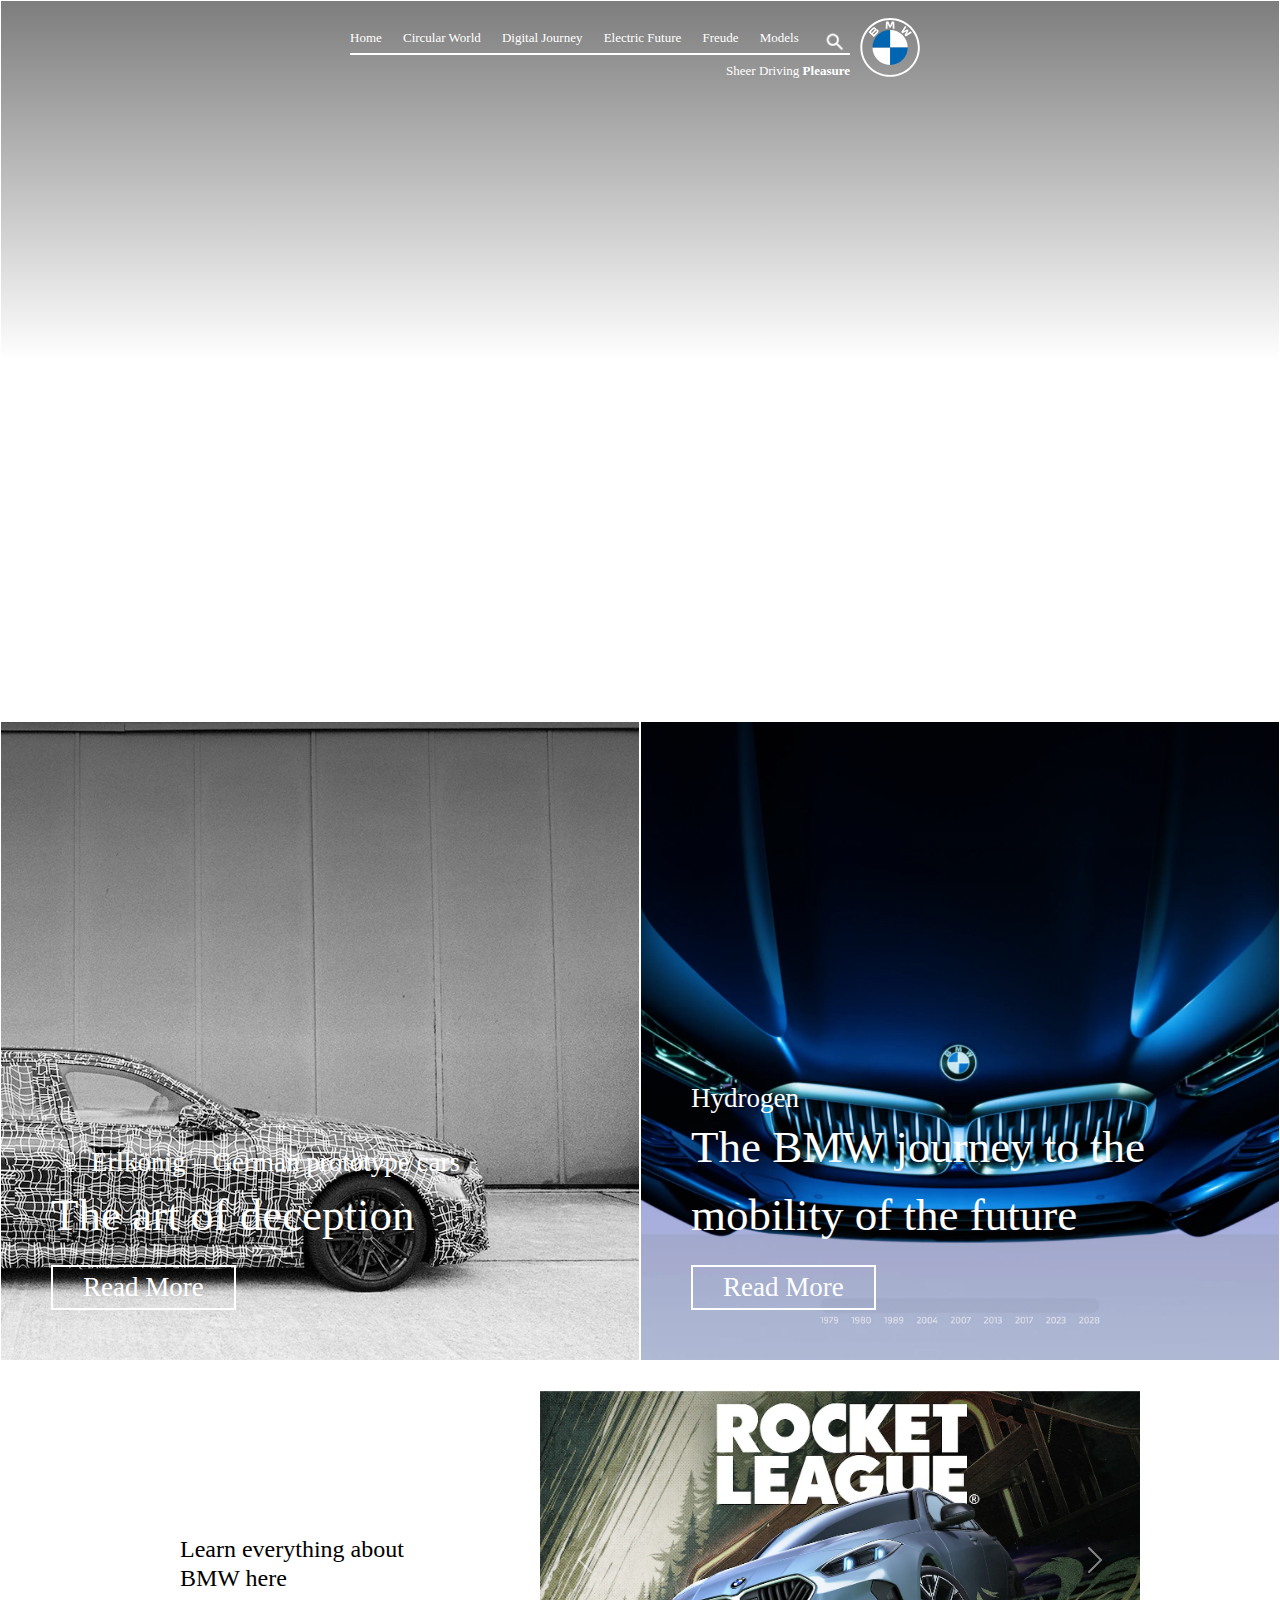
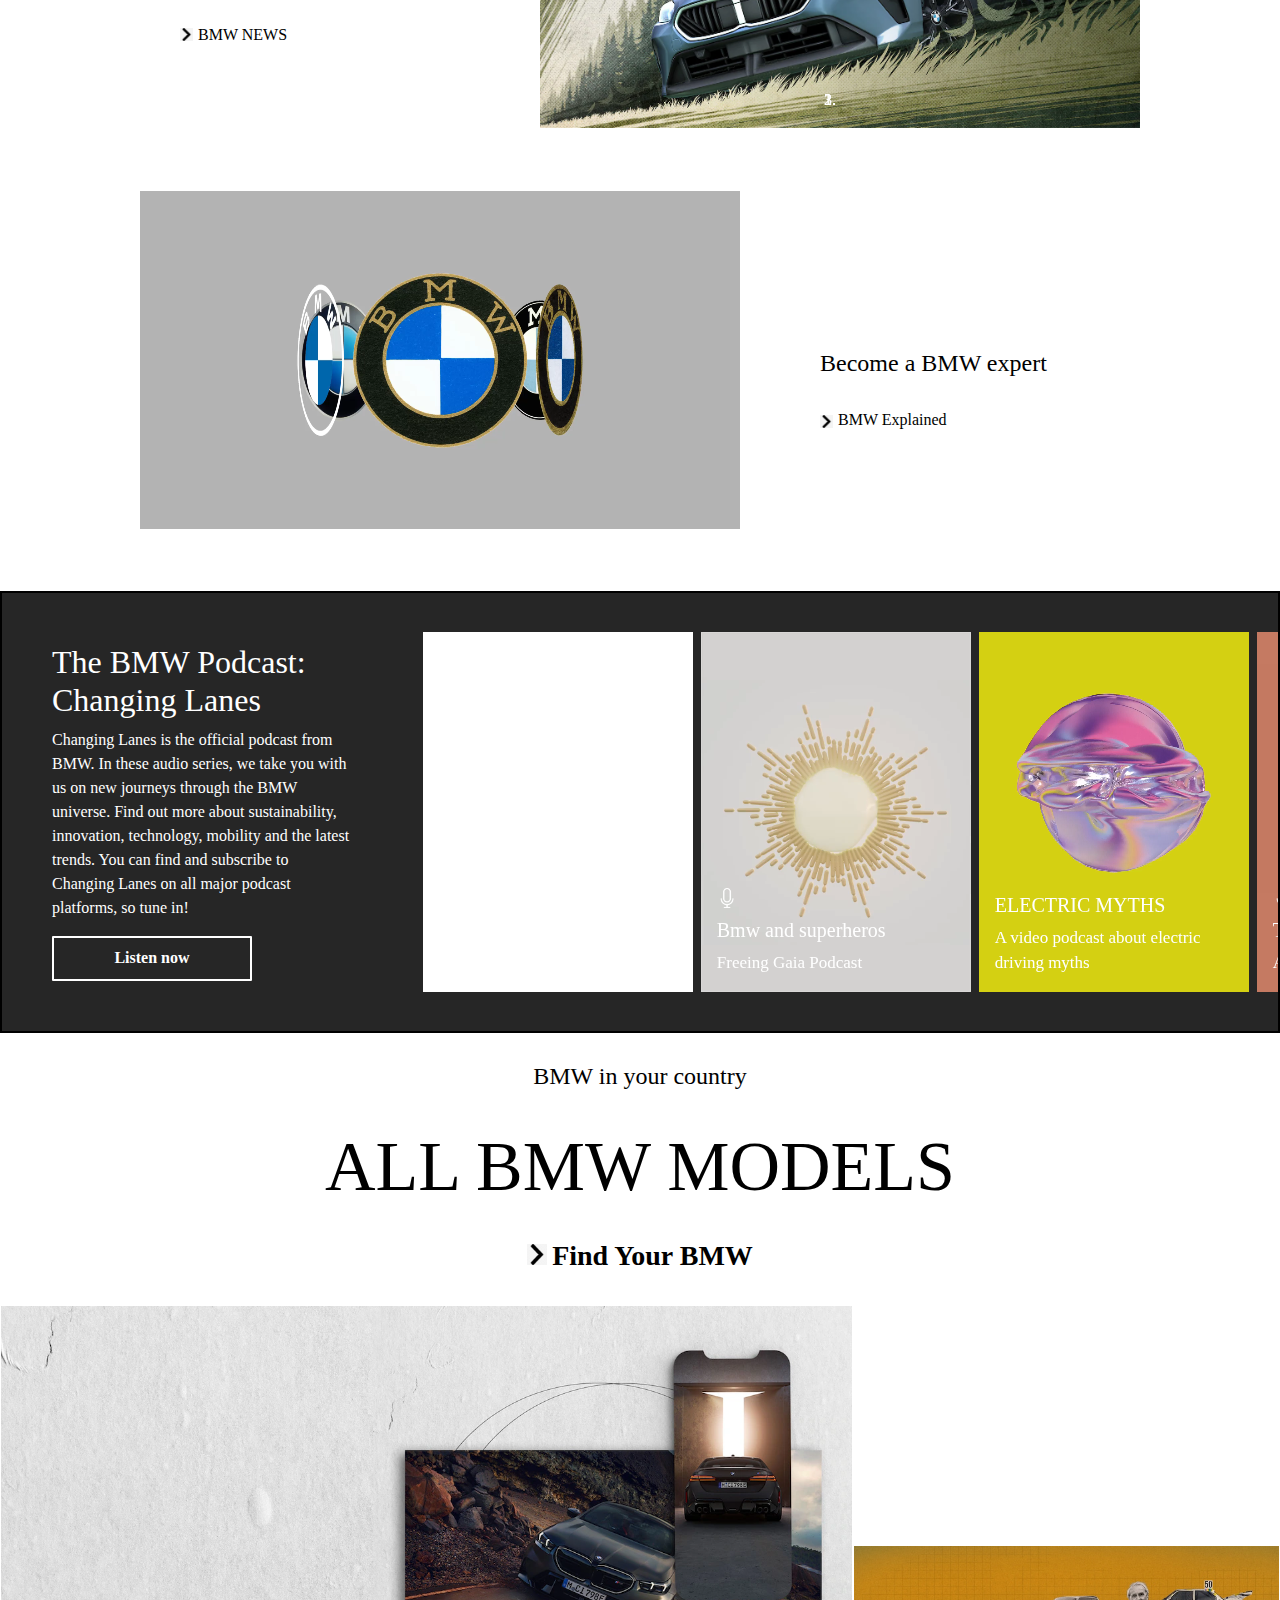
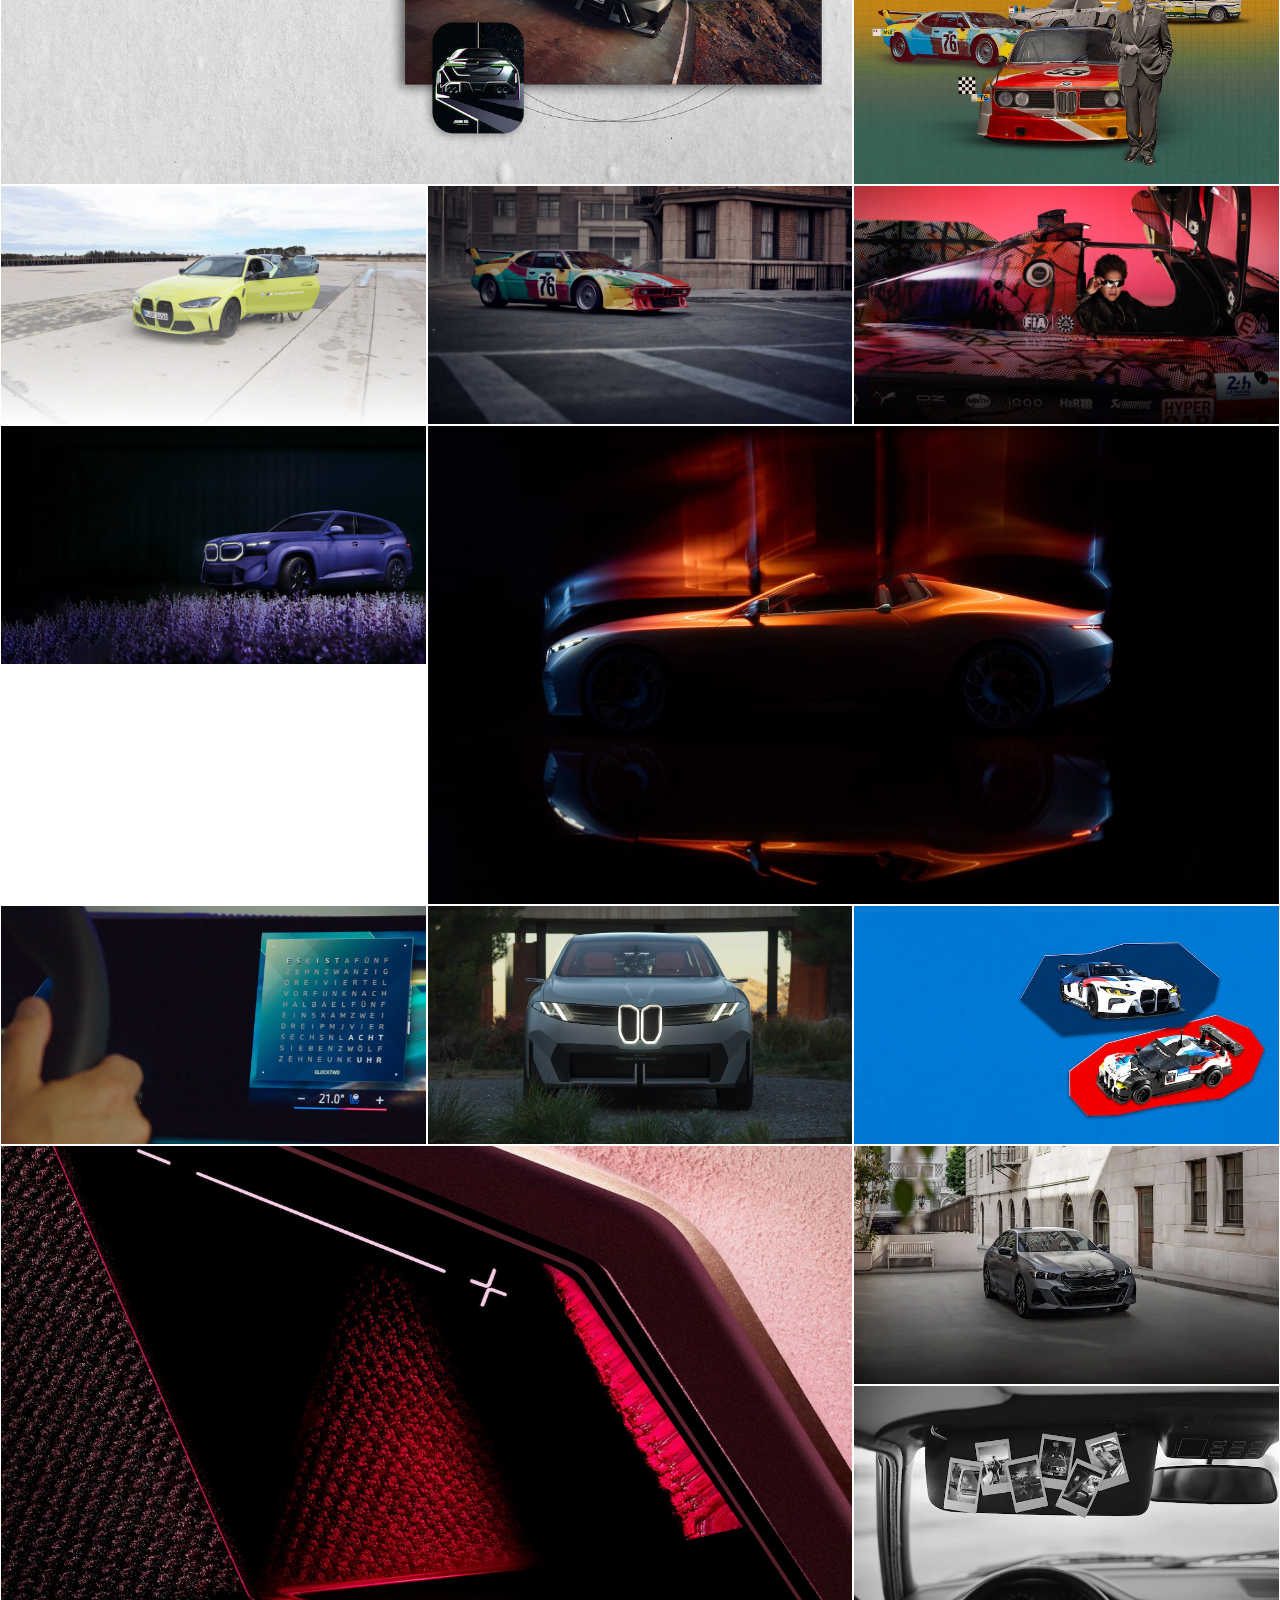
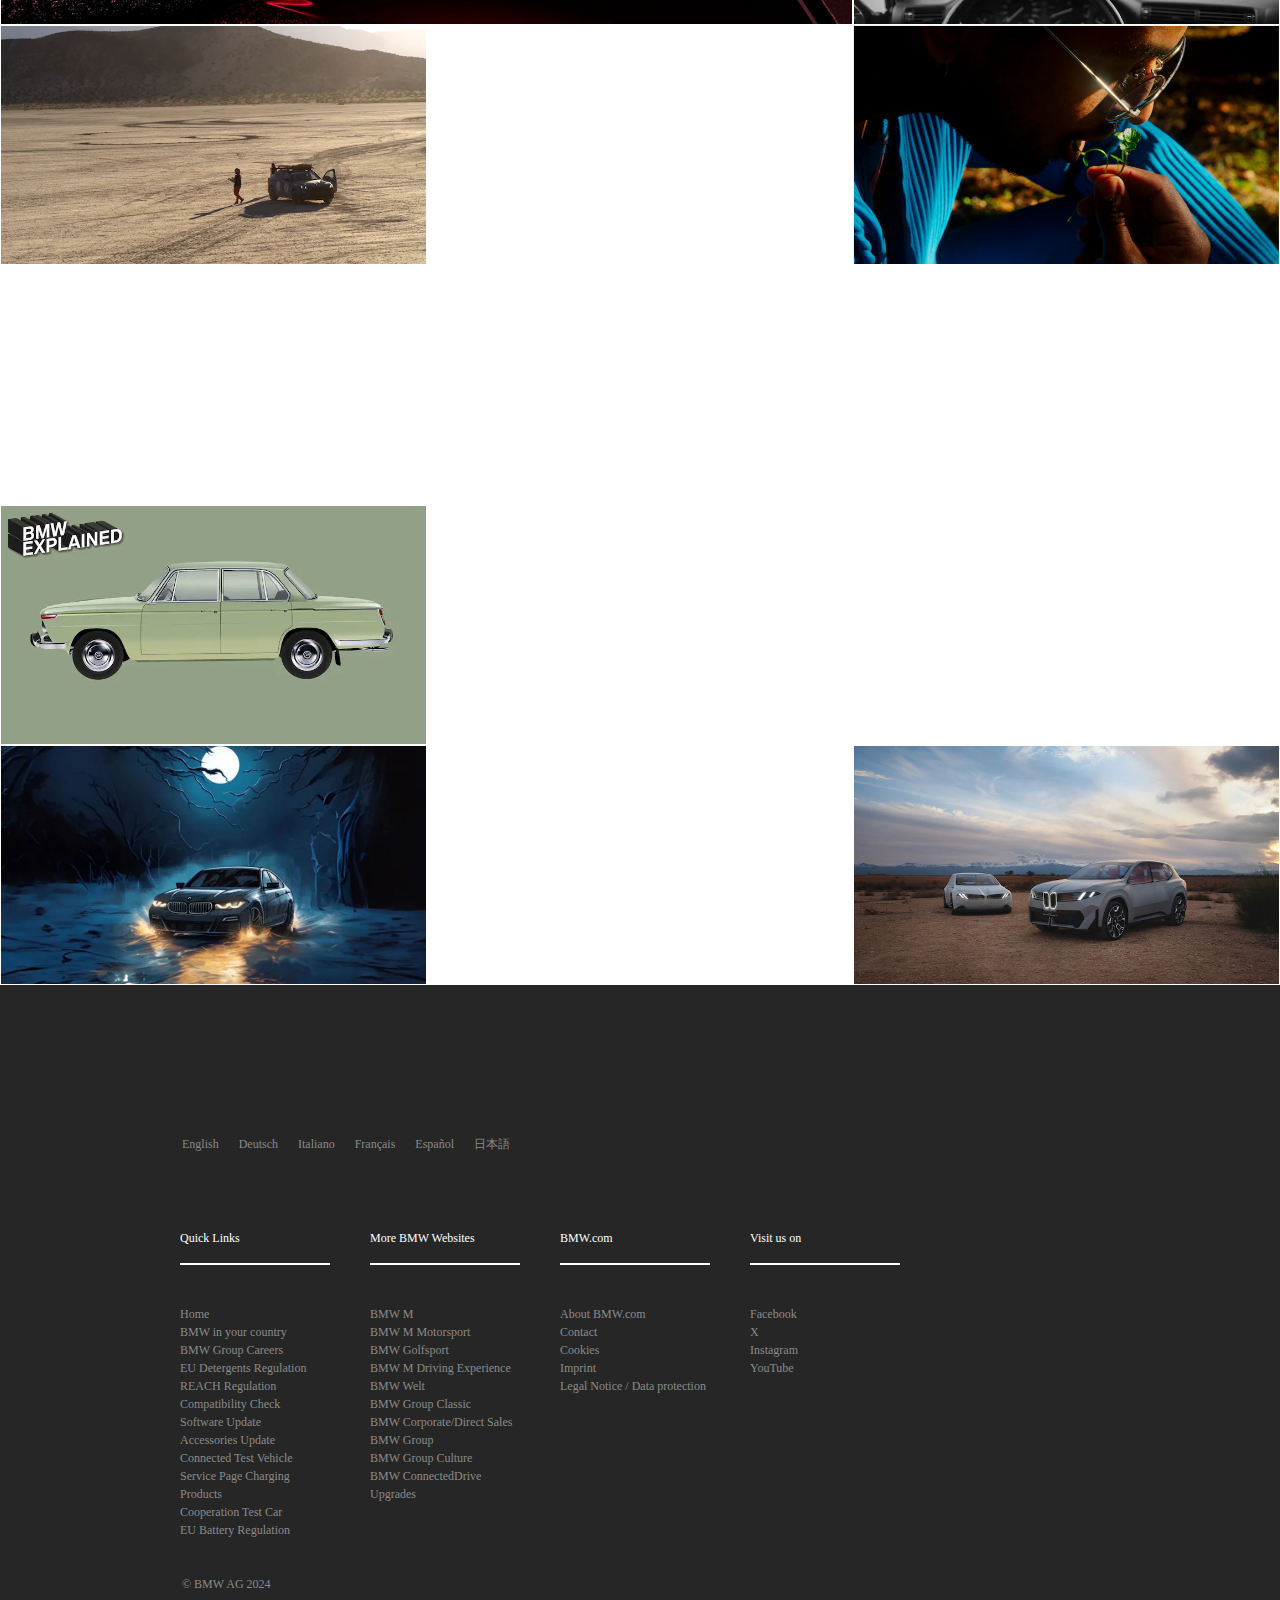
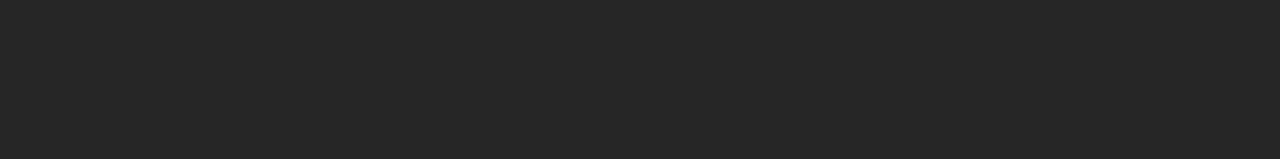
==== commit 238f832d: "Finsihed the layout. Need to add responsiveness and text for gallery" ====
--- a/pages/index.html
+++ b/pages/index.html
@@ -51,39 +51,60 @@
       </div>
     </header>
     <!-- MAke nav bar responsive adn add animations and burger icon and links -->
-
-
-
     
-    <div class="section-one-wrapper">        
+    <div class="section-one-wrapper">       
+      
+      <div class="section-one-text">
+        <div><img src="/assets/icons/microphone-icon.png" alt="microphone icon"><h5 class="section-one-title">GAME CHANGER</h5></div>
+        <p class="section-text">An audio series bout those who change the world around them</p>
+        <div class="sec-1-button">
+          <button class="read-more-button" type="button">Read More</button>
+        </div>      
+      </div>  
         
-        <div class="section-background"> 
-            <div class="overlay-top"></div>
-            <div class="overlay-bottom"></div>       
-        </div>
-        
-    </div>
-
-
-
+      <div class="section-one-container">
+          <video autoplay muted loop class="section-video"><source src="/assets/videos/spinning-glass-video.mp4" type="video/mp4"></video>
+          <div class="overlay-top"></div>
+          <div class="overlay-bottom"></div>                 
+      </div>
+      
+    </div>
 
     <div class="section-two-wrapper">
+
+      <div class="section-one-text">
+        <div><img src="/assets/icons/microphone-icon.png" alt="microphone icon"><h5 class="section-one-title">Erlkönig – German prototype cars</h5></div>
+        <p class="section-text">The art of deception</p>
+        <div class="sec-1-button">
+          <button class="read-more-button" type="button">Read More</button>
+        </div>      
+      </div> 
+       
+
       <!-- This is putting shadow on the gap!! need to remove -->
       <div class="overlay-top"></div>
-      <div class="overlay-bottom"></div>
-      <div class="section-background">
-          <video  autoplay muted loop><source src="/assets/videos/bmw-hood-ice-flow-video - Copy.mp4" type="video/mp4"> </video>
-          <!-- Removed the class name to prevent hover zoom action -->
-      </div>
+        <div class="overlay-bottom"></div>
+        <div class="section-background">
+            <img src="/assets/images/concept-car-image.webp" alt="car image">
+        </div>
   </div>
+
     <div class="section-two-wrapper">
+
+      <div class="section-one-text">
+        <div><h5 class="section-one-title">Hydrogen</h5></div>
+        <p class="section-text">The BMW journey to the mobility of the future</p>
+        <div class="sec-1-button">
+          <button class="read-more-button" type="button">Read More</button>
+        </div>      
+      </div> 
+
         <!-- This is putting shadow on the gap!! need to remove -->
         <div class="overlay-top"></div>
         <div class="overlay-bottom"></div>
         <div class="section-background">
-            <video  autoplay muted loop><source src="/assets/videos/spinning-glass-video.mp4" type="video/mp4"> </video>
-            <!-- Removed the class name to prevent hover zoom action -->
-        </div>
+          <img src="/assets/images/blue-car-img.webp" alt="car image">
+      </div>
     </div>
     
     <div class="section-three-wrapper">
@@ -262,16 +283,203 @@
         </div>
 
     </div>
+
+
     <div class="section-five-wrapper">
-        <h1>Text</h1>
-    </div>
+      <div class="sec-5-line-one">BMW in your country</div> 
+      <div class="sec-5-line-two">ALL BMW MODELS</div>      
+      <div class="sec-5-line-three"><img src="/assets/icons/next icon.png" alt="next icon"><h3><strong>Find Your BMW</strong></h3></div>
+    </div>
+
+
     <div class="section-gallery-wrapper">
-        <h1>gallery</h1>
+        <div class="box-big">
+          <img src="/assets//gallery/01-img.webp" alt="img one">
+        </div>
+        <div class="box-small">
+          <div class="videodiv">
+            <video autoplay muted loop class="small-video">
+              <source src="/assets/gallery/02-vid.mp4" type="video/mp4">
+            </video>
+          </div>
+        </div>
+        <div class="box-small">
+          <img src="/assets/gallery/03-img.jpg" alt="img 3">
+        </div>
+        <div class="box-small">
+          <img src="/assets/gallery/04-img.webp" alt="">
+        </div>
+        <div class="box-small">
+          <img src="/assets/gallery/05-img.jpg" alt="">
+        </div>
+        <div class="box-small">
+          <img src="/assets/gallery/06-img.jpg" alt="">
+        </div>
+        <div class="box-small">
+          <img src="/assets/gallery/07-img.jpg" alt="">
+        </div>
+        <div class="box-big">
+          <img src="/assets//gallery/08-img.jpg" alt="">
+        </div>
+        <div class="box-small">
+          <div class="videodiv">
+            <video autoplay muted loop class="small-video">
+              <source src="/assets/gallery/09-vid.mp4" type="video/mp4">
+            </video>
+          </div>
+        </div>
+        <div class="box-small">
+          <img src="/assets/gallery/10-img.webp" alt="">
+        </div>
+        <div class="box-small">
+          <img src="/assets/gallery/11-img.webp" alt="">
+        </div>
+        <div class="box-small">
+          <img src="/assets/gallery/12-img.jpg" alt="">
+        </div>
+        <div class="box-big">
+          <img src="/assets/gallery/13-img.webp" alt="">
+        </div>
+        <div class="box-small">
+          <img src="/assets/gallery/14-img.webp" alt="">
+        </div>
+        <div class="box-small">
+          <img src="/assets/gallery/15-img.webp" alt="">
+        </div>
+        <div class="box-small">
+          <img src="/assets/gallery/16-img.webp" alt="">
+        </div>
+        <div class="box-small">
+          <div class="videodiv">
+            <video autoplay muted loop class="small-video">
+              <source src="/assets/gallery/17-vid.mp4" type="video/mp4">
+            </video>
+          </div>
+        </div>
+        <div class="box-small">
+          <img src="/assets/gallery/18-img.webp" alt="">
+        </div>
+        <div class="box-small">
+          <div class="videodiv">
+            <video autoplay muted loop class="small-video">
+              <source src="/assets/gallery/19-vid.mp4" type="video/mp4">
+            </video>
+          </div>
+        </div>
+        <div class="box-big">
+          <div class="videodiv">
+            <video autoplay muted loop class="small-video">
+              <source src="/assets/gallery/20-vid.mp4" type="video/mp4">
+            </video>
+          </div>
+        </div>
+        <div class="box-small">
+          <img src="/assets/gallery/img-x.webp" alt="">
+        </div>
+        <div class="box-small">
+          <img src="/assets/gallery/21-img.webp" alt="">
+        </div>
+        <div class="box-small">
+          <div class="videodiv">
+            <video autoplay muted loop class="small-video">
+              <source src="/assets/gallery/22-vid.mp4" type="video/mp4">
+            </video>
+          </div>
+        </div>        
+        <div class="box-small">
+          <img src="/assets/gallery/23-img.webp" alt="">
+        </div>
+    </div>
+
+    <div class="footer-section">
+      <footer class="footer-container">
+        <div class="language-bar">
+          <ul>
+            <li>English </li>
+            <li>Deutsch</li>
+            <li>Italiano</li>
+            <li>Français </li>
+            <li>Español</li>
+            <li>日本語</li>
+          </ul>
+        </div>
+        
+        <div class="link-section">
+          <div class="link-container">
+            <ul class="link-list">
+              <li class="list-head">Quick Links</li>
+            </ul>
+              <hr class="list-line">
+            <ul class="link-list">
+              <li>Home</li>
+              <li>BMW in your country</li>
+              <li>BMW Group Careers</li>
+              <li>EU Detergents Regulation</li>
+              <li>REACH Regulation</li>
+              <li>Compatibility Check</li>
+              <li>Software Update</li>
+              <li>Accessories Update</li>
+              <li>Connected Test Vehicle</li>
+              <li>Service Page Charging Products</li>
+              <li>Cooperation Test Car</li>
+              <li>EU Battery Regulation</li>
+            </ul>
+          </div>
+          <div class="link-container">
+            <ul class="link-list">
+              <li class="list-head">More BMW Websites</li>
+            </ul>
+              <hr class="list-line">
+            <ul class="link-list">
+              <li>BMW M</li>
+              <li>BMW M Motorsport</li>
+              <li>BMW Golfsport</li>
+              <li>BMW M Driving Experience</li>
+              <li>BMW Welt</li>
+              <li>BMW Group Classic</li>
+              <li>BMW Corporate/Direct Sales</li>
+              <li>BMW Group</li>
+              <li>BMW Group Culture</li>
+              <li>BMW ConnectedDrive Upgrades</li>
+            </ul>
+          </div>
+          <div class="link-container">
+            
+            <ul class="link-list">
+              <li class="list-head">BMW.com</li>
+            </ul>
+              <hr class="list-line">
+            <ul class="link-list">
+              <li>About BMW.com</li>
+              <li>Contact</li>
+              <li>Cookies</li>
+              <li>Imprint</li>
+              <li>Legal Notice / Data protection</li>
+            </ul>
+  
+          </div>
+          <div class="link-container">
+  
+            <ul class="link-list">
+              <li class="list-head">Visit us on</li>
+            </ul>
+              <hr class="list-line">
+            <ul class="link-list">
+              <li>Facebook</li>
+              <li>X</li>
+              <li>Instagram</li>
+              <li>YouTube</li>
+            </ul>
+  
+          </div>
+        </div>
+
+        <div class="copyright-bar">
+          <p>© BMW AG 2024</p>
+        </div>
+      </footer>
     </div>
     
-
-   
-
     
     <!-- Bootstrap scripts -->
     <script src="https://cdn.jsdelivr.net/npm/bootstrap@5.3.3/dist/js/bootstrap.bundle.min.js" integrity="sha384-YvpcrYf0tY3lHB60NNkmXc5s9fDVZLESaAA55NDzOxhy9GkcIdslK1eN7N6jIeHz" crossorigin="anonymous"></script>
--- a/css/style.css
+++ b/css/style.css
@@ -110,31 +110,37 @@
 
 .section-one-wrapper{
     width: 100%;
+    max-height: 80vh;
     aspect-ratio: 16/9;
-    min-height: 200px;
-    min-width: 340px;
-    overflow: hidden;
-    position: relative;   
-    padding: 2px; 
-}
-
-.section-background{
-    width: 100%;
-    height: 100%;   
-    z-index: 0;
-    overflow: hidden;
-    display: flex;
+    overflow: hidden;
+    position: relative; 
+    margin: 1px;
+}
+
+.section-one-container{
+    width: 100%;    
+    display: flex;
+    align-content: center;
     justify-content: center;
-    align-items: center;
-    background-image: url(/assets/images/concept-car-image.webp);
-    background-repeat: no-repeat;
-    background-size: cover;
+}
+
+.section-one-container video{    
     object-fit: cover;
     object-position: center;
-}
-
-.overlay-top{
-    
+    z-index: -1;
+    width: 100%;
+    height: 100%;
+}
+
+
+.section-one-container:hover{
+    transform: scale(1.1);
+    transition: transform 3s ease;
+}
+
+
+
+.overlay-top{    
     z-index: 1;
     position: absolute;
     top: 0;
@@ -161,30 +167,75 @@
     opacity: 1;
     transition: opacity 2s ease;
 }
-
-.section-background img{    
-    object-fit: cover;
-    object-position: center;
+.section-one-text{
+    height: 70%;
+    max-width: 1000px;
+    position: absolute;
+    left: 0;
+    bottom: 0;
+    display: flex;
+    flex-direction: column;
+    align-items: flex-start;
+    justify-content: flex-end;
+    margin: 50px;
+    z-index: 999;
+}
+
+.section-one-text div{
+    width: 100%;
+    display: flex;
+    align-items: center;
+    margin: 0;
+}
+.section-one-title{
+    margin: 0;
+    font-size: 3vh;
+}
+
+.section-one-text div img{
+    width: 20px;
+    margin: 10px;
+    filter: invert();
+}
+
+.section-one-text p{
+    font-size: 5vh;
+    width: 100%;
+}
+
+.read-more-button{
+    color: white;
+    background-color: rgba(255, 255, 255, 0);
+    border: 2px solid white;
+    font-size: 3vh;
+    padding-left: 30px;
+    padding-right: 30px;
+}
+
+.read-more-button:hover{
+    color: black;
+    background-color: rgb(255, 255, 255);
+    border: 2px solid white;
+    font-size: 3vh;
+}
+
+.section-background img{
+    height: 100%;
+    position: absolute;
+    bottom: 0;
+    right: 0;
     z-index: -1;
-    width: 100%;
-    height: 100%;
-}
-
-
-.section-background:hover{
-    transform: scale(1.1);
-    transition: transform 3s ease;
 }
 
 
 
 
 .section-two-wrapper{
-    width: 50%;
+    width: 49%;
     aspect-ratio: 1;
     min-height: 200px;    
     min-width: 340px;
-    padding: 2px;
+    margin: 1px;
     display: flex;
     flex-wrap: wrap;
     flex-grow: 1;
@@ -205,10 +256,15 @@
 .section-background video{    
     object-fit: cover;
     object-position: center;
-    z-index: -1;
+    z-index: ;
     width: 100%;
     height: 100%;
     transition: transform 3s ease; /* Ensure transition is added for smooth zoom */
+}
+
+.section-two-wrapper:hover .section-background img {
+    transform: scale(1.1); /* Zoom effect */
+    transition: transform 5s ease;
 }
 
 .section-two-wrapper:hover .section-background video {
@@ -480,13 +536,184 @@
 
 .section-five-wrapper{
     width: 100%;
-    border: 2px solid black;
+    height: fit-content;
+    display: flex;
+    align-items: center;
+    flex-direction: column;
+    color: black;
+    gap: 10px;
+    margin: 20px;
+}
+
+.sec-5-line-one{
+    display: flex;
+    align-items: center;
+    justify-content: center;
+    width: 100%;
+    margin:5px;
+    font-size: 24px;
+}
+
+.sec-5-line-two{
+    display: flex;
+    align-items: center;
+    justify-content: center;
+    width: 100%;    
+    margin:5px;
+    font-size: 70px;
+}
+
+.sec-5-line-three{
+    display: flex;
+    align-items: center;
+    justify-content: center;
+    width: 100%;    
+    margin:5px;
+    font-size: 24px;
+}
+.sec-5-line-three img{
+    width: 20px;
+    align-self: center;
+    margin-bottom: 10px;
+    margin-right: 5px;
+}
+
+
+
+
+
+
+
+.section-gallery-wrapper{
+    width: 100%; 
+    display: grid;
+    grid-template-columns: repeat(3, 1fr); 
+    
+    /* repeat function instead of specifying grid sze 3 times */
+}
+
+.box-big{
+    grid-row: span 2;
+    grid-column: span 2;
+    aspect-ratio: 16/9;
+    width: 100%;
+    margin: 0;
+    padding: 1px;
+}
+
+.box-big img{
+    object-fit: cover;
+    object-position: center;
+    width: 100%;
+    height: 100%;
+    overflow: hidden;
+}
+
+.box-small{
+    width: 100%;
+    aspect-ratio: 16/9;
+    margin: 0;
+    padding: 1px;
+}
+
+.box-small img{
+    object-fit: cover;
+    object-position: center;
+    width: 100%;
+    height: 100%;
+    overflow: hidden;
+}
+
+.small-video{
+    width: 100%;
+    overflow: hidden;
+    object-fit: cover;
+    height: 100%;
+    object-position: center;
+}
+
+.videodiv{
+    width: 100%;
+    height: 100%;
+    overflow: hidden;
+}
+
+
+
+
+.footer-section{
+    width: 100%;
+    padding: 50px;
     min-height: 200px;
-    min-width: 340px;
-}
-.section-gallery-wrapper{
-    width: 100%;
-    border: 2px solid black;
-    min-height: 200px;
-    min-width: 340px;
+    background-color: rgb(38, 38, 38);
+    display: flex;
+    align-items: center;
+    justify-content: center;
+}
+
+.footer-container{
+    width: 100%;
+    display: flex;
+    flex-direction: column;
+    align-items: flex-start;
+    justify-items: flex-start;
+    font-size: 12px;
+    font-weight: lighter;
+    color: rgba(255, 255, 255, 0.466);
+    padding: 100px;
+    
+}
+
+.language-bar{
+    width: 100%;
+    display: flex;
+    align-items: center;
+    justify-content: flex-start;
+}
+
+.language-bar ul{
+    display: flex;
+    gap: 20px;
+}
+
+.language-bar ul li{
+    list-style: none;
+}
+
+.link-section{
+    flex: 1;
+    display: flex;
+    flex-direction: row;
+    align-items: flex-start;
+    justify-content: flex-start;
+    flex-wrap: wrap;
+    padding-left: 10px;
+}
+
+.list-head{
+    color: white;
+}
+
+.link-list{
+    list-style: none;
+    margin-top: 40px;
+    padding: 0;
+}
+
+
+.link-container{
+    width: 150px;
+    margin: 20px;
+}
+
+.list-line{
+    width: 150px;
+}
+
+
+
+.copyright-bar{
+    width: 100%;
+    padding-left: 32px
+
 }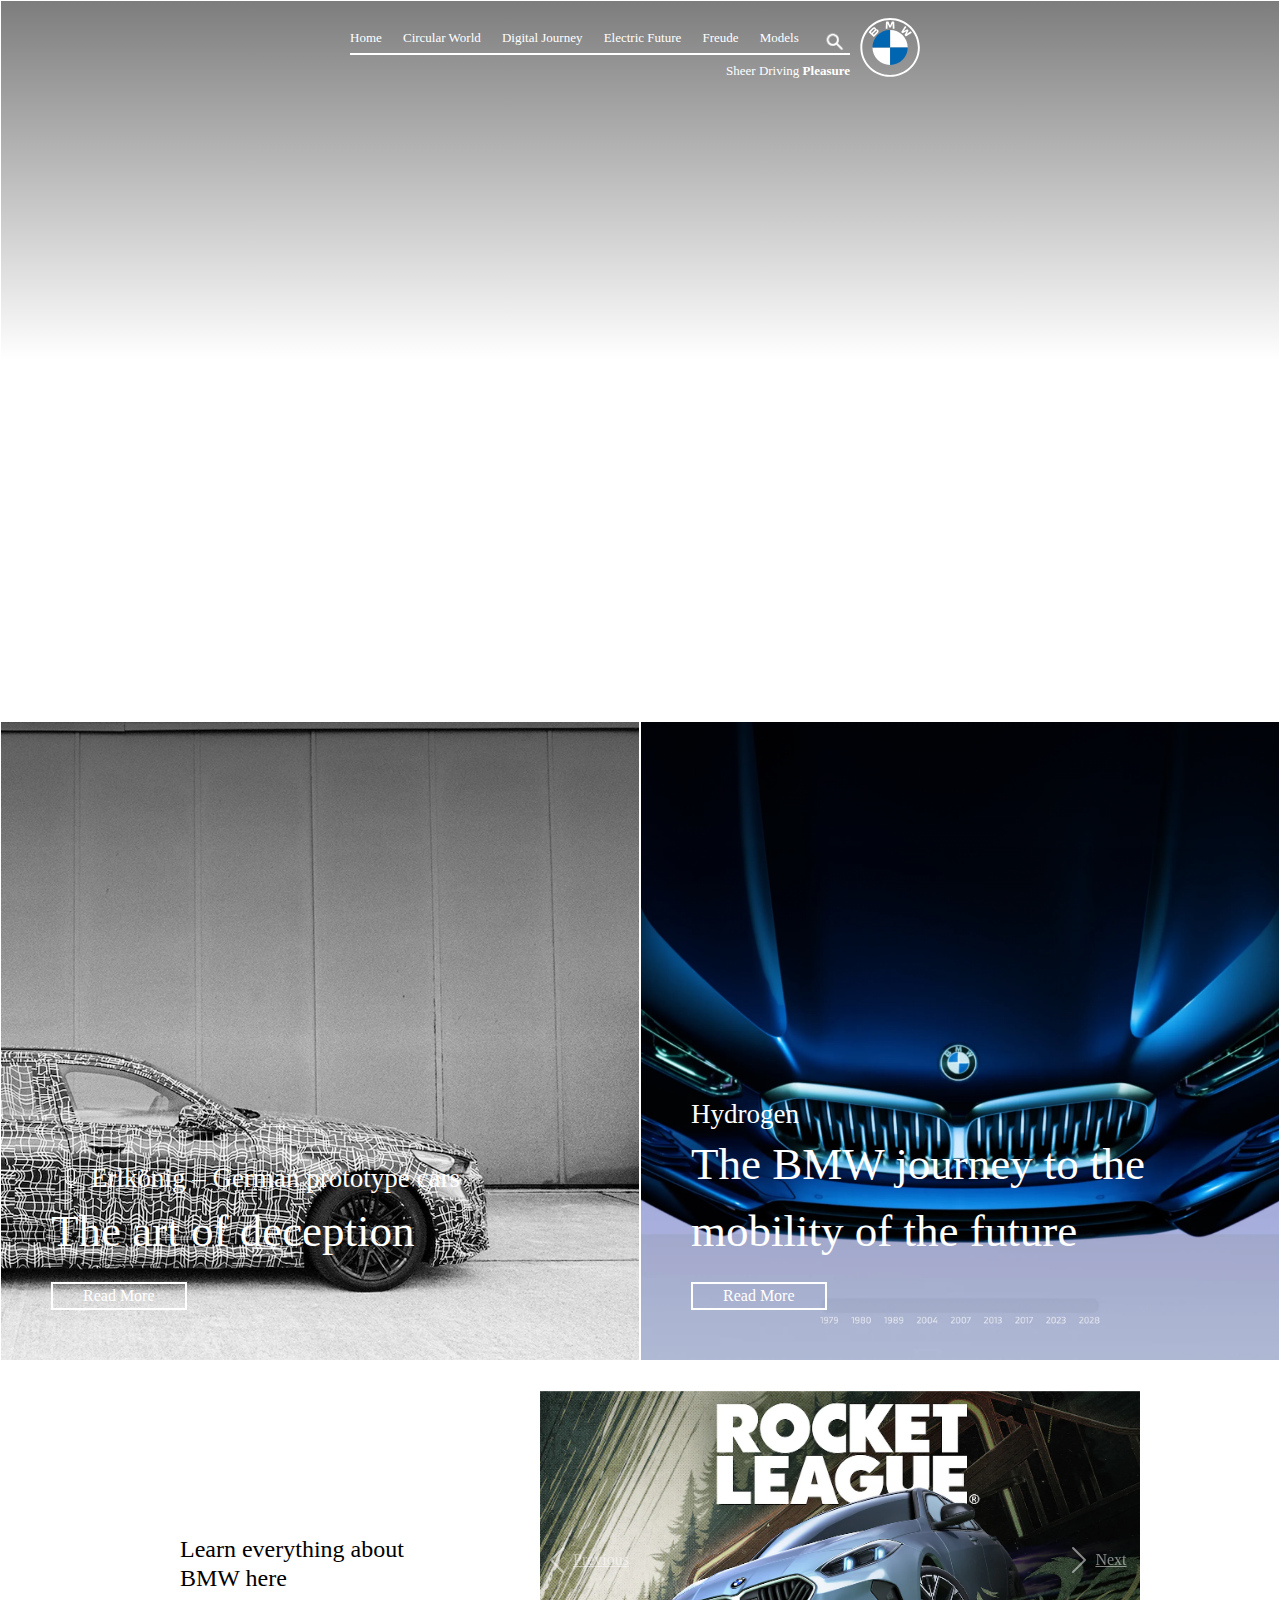
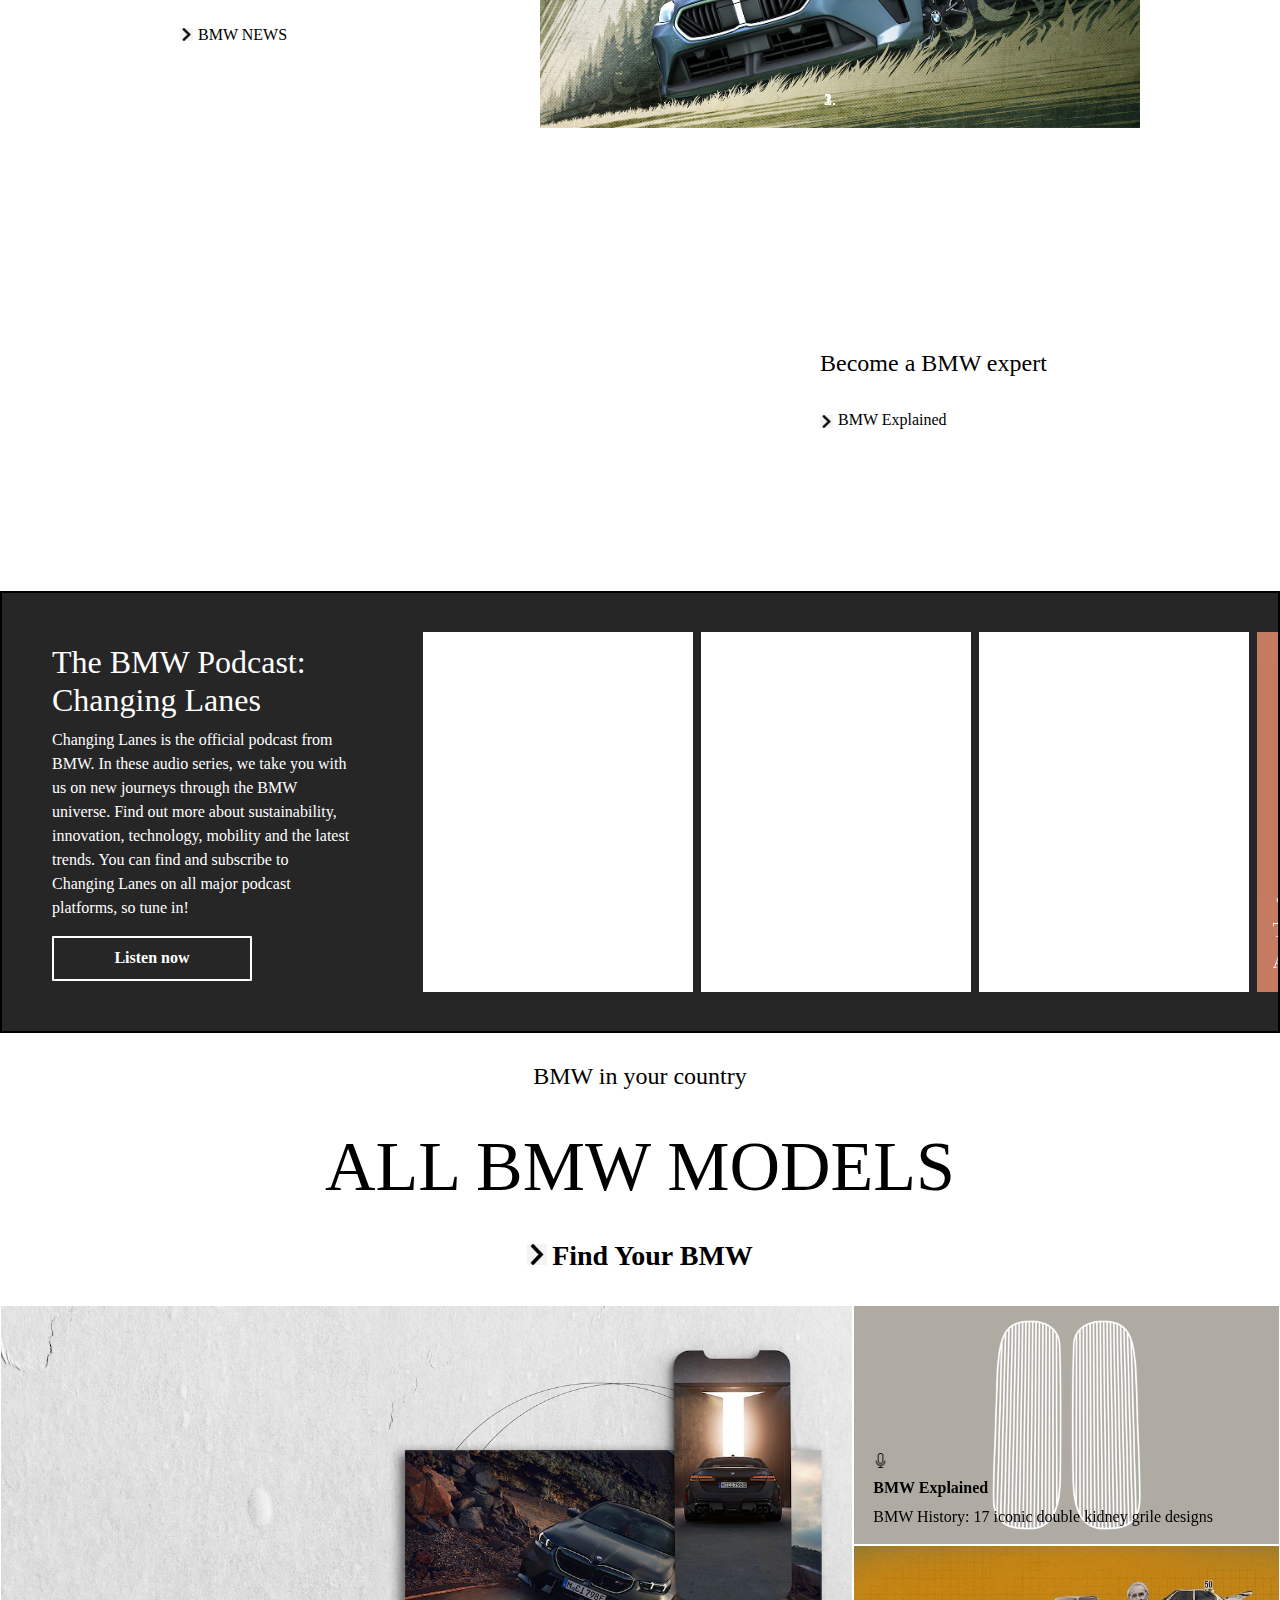
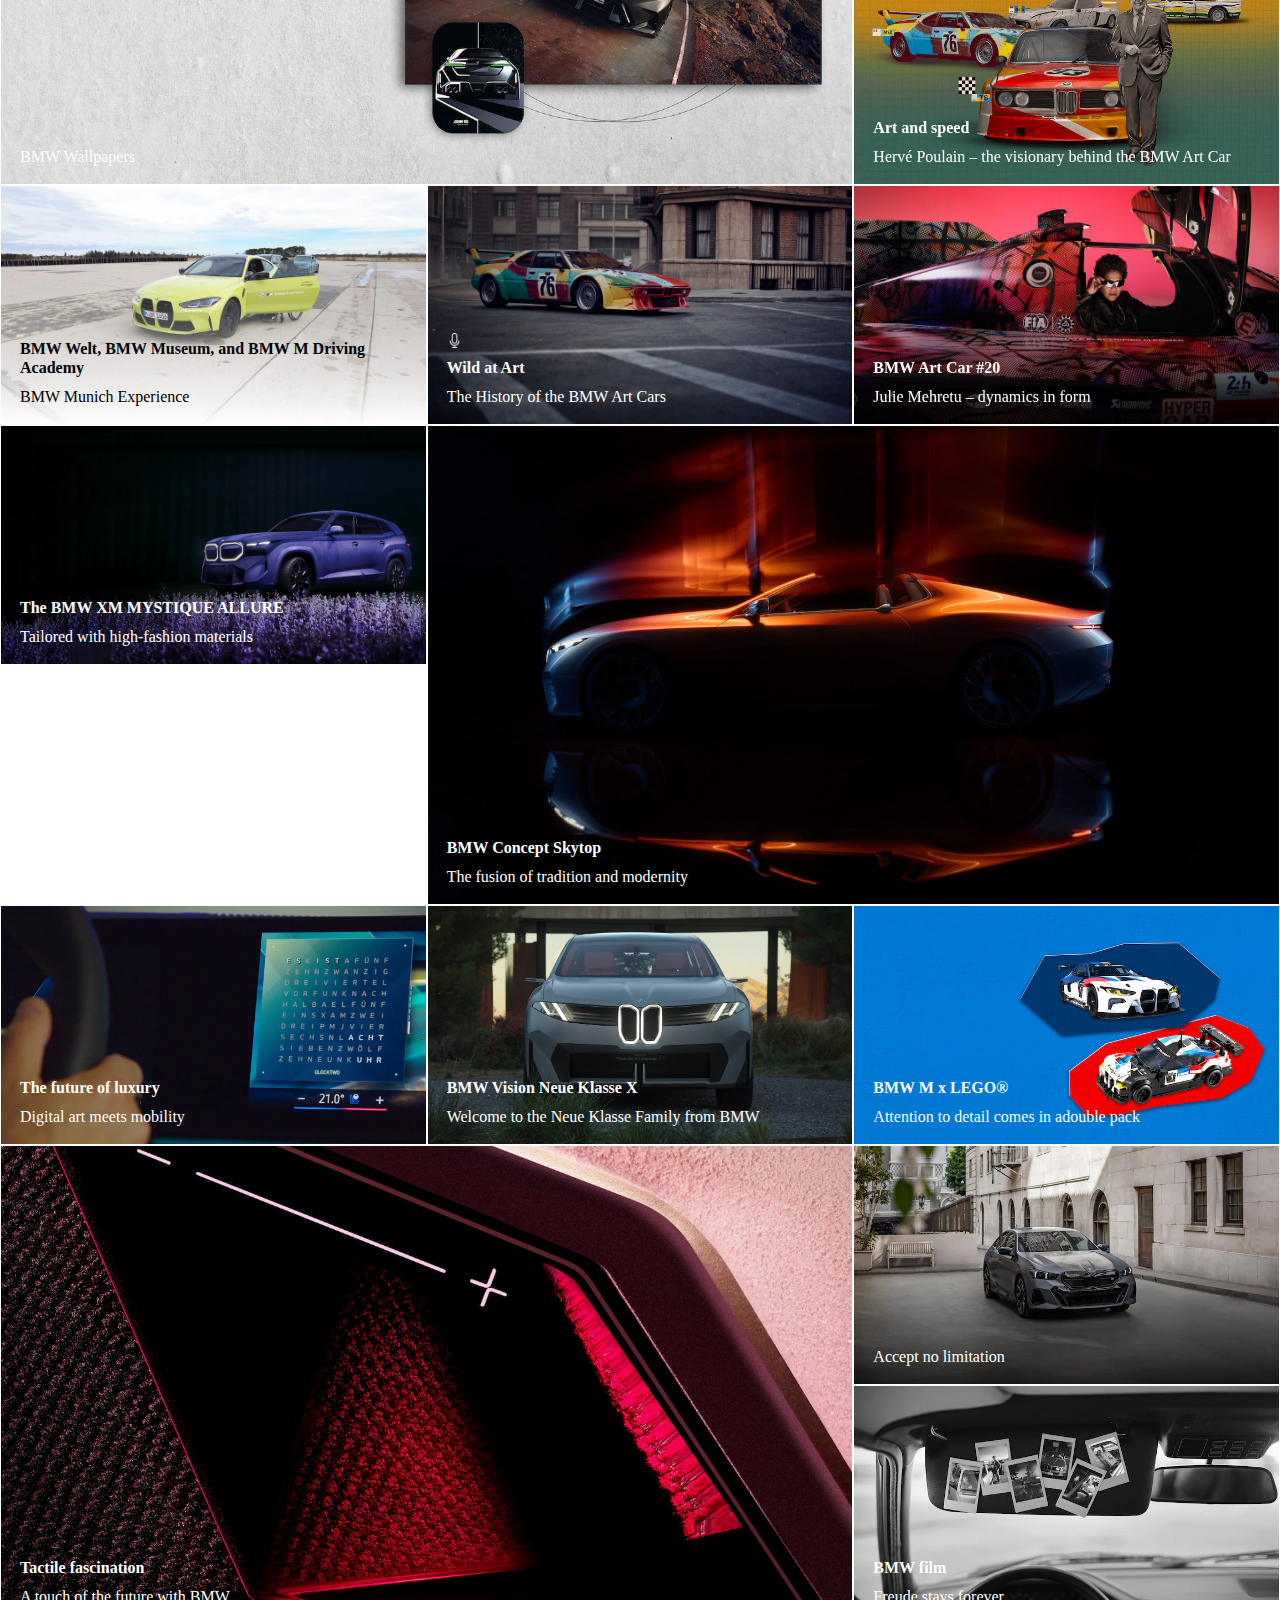
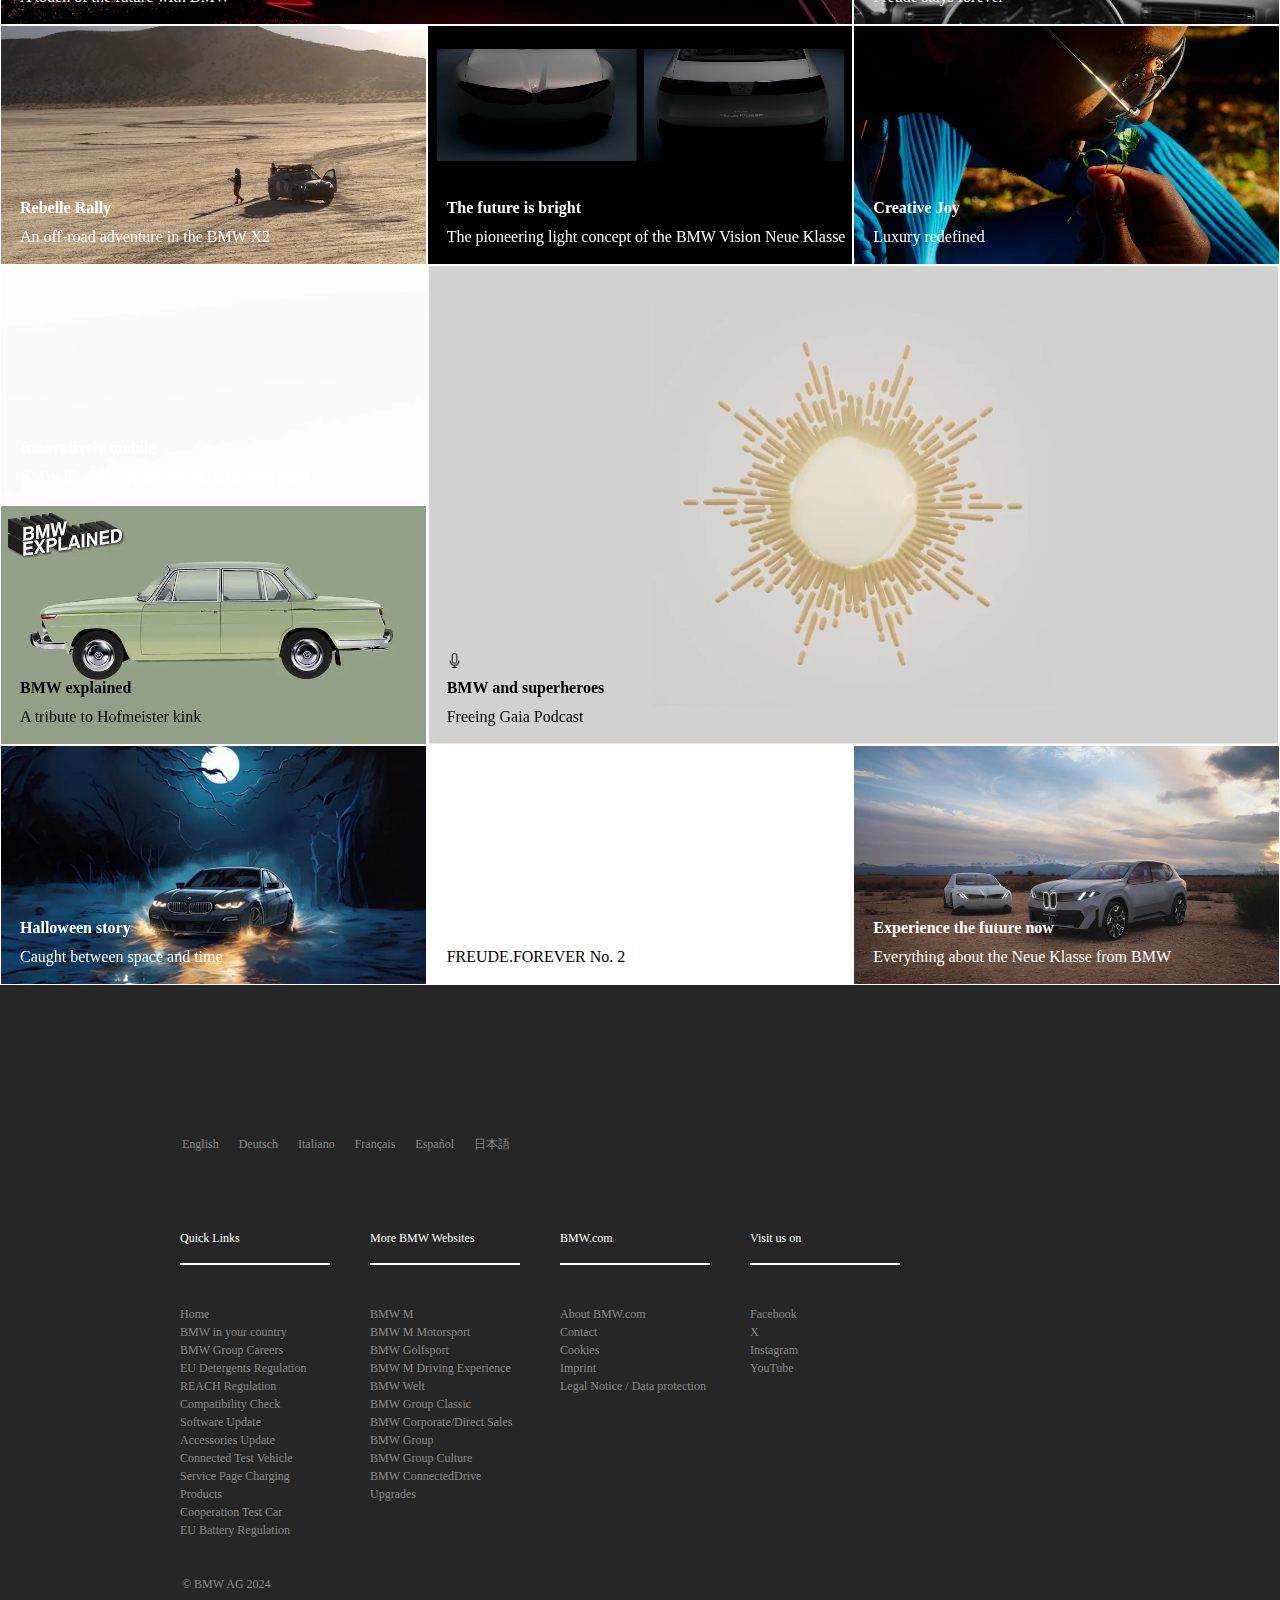
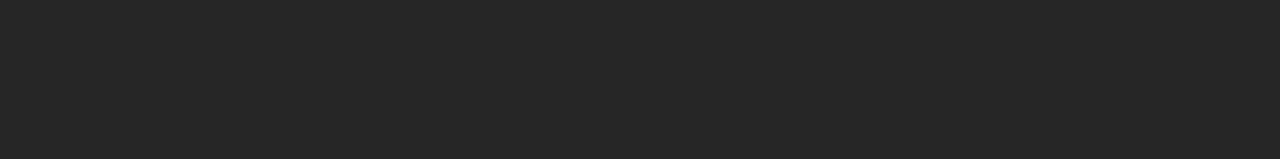
==== commit 8adc120e: "90% Complete. Need to optimize and add links" ====
--- a/pages/index.html
+++ b/pages/index.html
@@ -99,7 +99,7 @@
         </div>      
       </div> 
 
-        <!-- This is putting shadow on the gap!! need to remove -->
+        <!-- The shadow is gone. the overlay has issues when hovering over the cenetere of the image -->
         <div class="overlay-top"></div>
         <div class="overlay-bottom"></div>
         <div class="section-background">
@@ -113,32 +113,32 @@
             <div class="section-three-text" id="sec-3-one-text"><h4>Learn everything about <br class="sec-three-break">BMW here</h4></div>
             
             <div class="section-three-media" id="sec-3-one-media">
-                <div id="carouselExampleIndicators" class="carousel slide" data-ride="carousel">
-                    <ol class="carousel-indicators">
-                      <li data-target="#carouselExampleIndicators" data-slide-to="0" class="active"></li>
-                      <li data-target="#carouselExampleIndicators" data-slide-to="1"></li>
-                      <li data-target="#carouselExampleIndicators" data-slide-to="2"></li>
-                    </ol>
-                    <div class="carousel-inner">
-                      <div class="carousel-item active">
-                        <img class="d-block w-100" src="/assets/images/carousel-image-one.webp" alt="First slide">
-                      </div>
-                      <div class="carousel-item">
-                        <img class="d-block w-100" src="/assets/images/carousel-image-two.webp" alt="Second slide">
-                      </div>
-                      <div class="carousel-item">
-                        <img class="d-block w-100" src="/assets/images/carousel-image-three.jpg" alt="Third slide">
-                      </div>
-                    </div>
-                    <a class="carousel-control-prev" href="#carouselExampleIndicators" role="button" data-slide="prev">
-                      <span class="carousel-control-prev-icon" aria-hidden="true"></span>
-                      <span class="sr-only"></span>
-                    </a>
-                    <a class="carousel-control-next" href="#carouselExampleIndicators" role="button" data-slide="next">
-                      <span class="carousel-control-next-icon" aria-hidden="true"></span>
-                      <span class="sr-only"></span>
-                    </a>
+              <div id="carouselExampleIndicators" class="carousel slide" data-ride="carousel">
+                <ol class="carousel-indicators">
+                  <li data-target="#carouselExampleIndicators" data-slide-to="0" class="active"></li>
+                  <li data-target="#carouselExampleIndicators" data-slide-to="1"></li>
+                  <li data-target="#carouselExampleIndicators" data-slide-to="2"></li>
+                </ol>
+                <div class="carousel-inner">
+                  <div class="carousel-item active">
+                    <img class="d-block w-100" src="/assets/images/carousel-image-one.webp" alt="First slide">
                   </div>
+                  <div class="carousel-item">
+                    <img class="d-block w-100" src="/assets/images/carousel-image-two.webp" alt="Second slide">
+                  </div>
+                  <div class="carousel-item">
+                    <img class="d-block w-100" src="/assets/images/carousel-image-three.jpg" alt="Third slide">
+                  </div>
+                </div>
+                <a class="carousel-control-prev" href="#carouselExampleIndicators" role="button" data-slide="prev">
+                  <span class="carousel-control-prev-icon" aria-hidden="true"></span>
+                  <span class="sr-only">Previous</span>
+                </a>
+                <a class="carousel-control-next" href="#carouselExampleIndicators" role="button" data-slide="next">
+                  <span class="carousel-control-next-icon" aria-hidden="true"></span>
+                  <span class="sr-only">Next</span>
+                </a>
+              </div>
             </div>
 
             <div class="section-three-text" id="sec-3-two-text"><img src="/assets/icons/next icon.png" alt="next icon right arriw"><h7>BMW NEWS</h7></div>
@@ -276,6 +276,54 @@
               </div>
             </div>
 
+            <div class="card">
+              <video autoplay loop muted class="card-video"><source src="/assets/card media/card-one-glass.mp4" type="video/mp4"></video>
+             <div class="card-body">
+                <img src="/assets/icons/microphone-icon.png" alt="microphone icon">
+               <h5 class="card-title">GAME CHANGER</h5>
+               <p class="card-text">An audio series bout those who change the world around them</p>
+             </div>
+           </div>
+  
+            <div class="card">
+              <video autoplay loop muted class="card-video"><source src="/assets/card media/card-two-splatter.mp4" type="video/mp4"></video>
+          
+              <div class="card-body">
+                  <img src="/assets/icons/microphone-icon.png" alt="microphone icon">
+                <h5 class="card-title">Bmw and superheros</h5>
+                <p class="card-text">Freeing Gaia Podcast</p>
+              </div>
+           </div>
+  
+           <div class="card">
+              <video autoplay loop muted class="card-video"><source src="/assets/card media/card-three-hardfluid.mp4" type="video/mp4"></video>
+          
+              <div class="card-body">
+                <h5 class="card-title">ELECTRIC MYTHS</h5>
+                <p class="card-text">A video podcast about electric driving myths</p>
+              </div>
+           </div>
+  
+           <div class="card">
+                <video autoplay loop muted class="card-video"><source src="/assets/card media/card-four-softfluid.mp4" type="video/mp4"></video>
+            
+                <div class="card-body">
+                  <img src="/assets/icons/microphone-icon.png" alt="microphone icon">
+                  <h5 class="card-title">The future according to..</h5>
+                  <p class="card-text">Audio column</p>
+                </div>
+            </div>
+  
+            <div class="card">
+              <video autoplay loop muted class="card-video"><source src="/assets/card media/card-five-abstract.mp4" type="video/mp4"></video>
+          
+              <div class="card-body">
+                <img src="/assets/icons/microphone-icon.png" alt="microphone icon">
+                <h5 class="card-title">DEE MY GUEST</h5>
+                <p class="card-text">An audio series about humans and machines</p>
+              </div>
+            </div>
+
 
           </div>
 
@@ -294,99 +342,243 @@
 
     <div class="section-gallery-wrapper">
         <div class="box-big">
+          <div class="gallery-overlay-black"></div>
+          <div class="gallery-caption-white">
+            <p>BMW Wallpapers</p>
+          </div>
           <img src="/assets//gallery/01-img.webp" alt="img one">
         </div>
-        <div class="box-small">
+
+        <div class="box-small">          
+          <div class="gallery-overlay-white"></div>
+          <div class="gallery-caption-black">
+            <img src="/assets/icons/microphone-icon.png" alt="microphone icon">
+            <h6><strong>BMW Explained</strong></h6>
+            <p>BMW History: 17 iconic double kidney grile designs</p>
+          </div>
           <div class="videodiv">
             <video autoplay muted loop class="small-video">
               <source src="/assets/gallery/02-vid.mp4" type="video/mp4">
             </video>
           </div>
         </div>
-        <div class="box-small">
+
+        <div class="box-small">
+          <div class="gallery-overlay-black"></div>
+          <div class="gallery-caption-white">
+            <h6><strong>Art and speed</strong></h6>
+            <p>Hervé Poulain – the visionary behind the BMW Art Car</p>
+          </div>
           <img src="/assets/gallery/03-img.jpg" alt="img 3">
         </div>
-        <div class="box-small">
+
+        <div class="box-small">
+          <div class="gallery-overlay-white"></div>
+          <div class="gallery-caption-black">
+            <h6><strong>BMW Welt, BMW Museum, and BMW M Driving Academy</strong></h6>
+            <p>BMW Munich Experience</p>
+          </div>
           <img src="/assets/gallery/04-img.webp" alt="">
         </div>
-        <div class="box-small">
+
+        <div class="box-small">
+          <div class="gallery-overlay-black"></div>
+          <div class="gallery-caption-white">
+            <img src="/assets/icons/microphone-icon.png" alt="microphone icon">
+            <h6><strong>Wild at Art</strong></h6>
+            <p>The History of the BMW Art Cars</p>
+          </div>
           <img src="/assets/gallery/05-img.jpg" alt="">
         </div>
-        <div class="box-small">
+
+        <div class="box-small">
+          <div class="gallery-overlay-black"></div>
+          <div class="gallery-caption-white">
+            <h6><strong>BMW Art Car #20</strong></h6>
+            <p>Julie Mehretu – dynamics in form</p>
+          </div>
           <img src="/assets/gallery/06-img.jpg" alt="">
         </div>
-        <div class="box-small">
+
+        <div class="box-small">
+          <div class="gallery-overlay-black"></div>
+          <div class="gallery-caption-white">
+            <h6><strong>The BMW XM MYSTIQUE ALLURE</strong></h6>
+            <p>Tailored with high-fashion materials</p>
+          </div>
           <img src="/assets/gallery/07-img.jpg" alt="">
         </div>
+
         <div class="box-big">
+          <div class="gallery-overlay-black"></div>
+          <div class="gallery-caption-white">
+            <h6><strong>BMW Concept Skytop</strong></h6>
+            <p>The fusion of tradition and modernity</p>
+          </div>
           <img src="/assets//gallery/08-img.jpg" alt="">
         </div>
-        <div class="box-small">
+
+        <div class="box-small">
+          <div class="gallery-overlay-black"></div>
+          <div class="gallery-caption-white">
+            <h6><strong>Art meets innovation</strong></h6>
+            <p>The BMW i5 Flow NOSTOKANA</p>
+          </div>
           <div class="videodiv">
             <video autoplay muted loop class="small-video">
               <source src="/assets/gallery/09-vid.mp4" type="video/mp4">
             </video>
           </div>
         </div>
-        <div class="box-small">
+
+        <div class="box-small">
+          <div class="gallery-overlay-black"></div>
+          <div class="gallery-caption-white">
+            <h6><strong>The future of luxury</strong></h6>
+            <p>Digital art meets mobility</p>
+          </div>
           <img src="/assets/gallery/10-img.webp" alt="">
         </div>
-        <div class="box-small">
+
+        <div class="box-small">
+          <div class="gallery-overlay-black"></div>
+          <div class="gallery-caption-white">
+            <h6><strong>BMW Vision Neue Klasse X</strong></h6>
+            <p>Welcome to the Neue Klasse Family from BMW</p>
+          </div>
           <img src="/assets/gallery/11-img.webp" alt="">
         </div>
-        <div class="box-small">
+
+        <div class="box-small">
+          <div class="gallery-overlay-black"></div>
+          <div class="gallery-caption-white">
+            <h6><strong>BMW M x LEGO®</strong></h6>
+            <p>Attention to detail comes in adouble pack</p>
+          </div>
           <img src="/assets/gallery/12-img.jpg" alt="">
         </div>
+
         <div class="box-big">
+          <div class="gallery-overlay-black"></div>
+          <div class="gallery-caption-white">
+            <h6><strong>Tactile fascination</strong></h6>
+            <p>A touch of the future with BMW</p>
+          </div>
           <img src="/assets/gallery/13-img.webp" alt="">
         </div>
-        <div class="box-small">
+
+        <div class="box-small">
+          <div class="gallery-overlay-black"></div>
+          <div class="gallery-caption-white">
+            <p>Accept no limitation</p>
+          </div>
           <img src="/assets/gallery/14-img.webp" alt="">
         </div>
-        <div class="box-small">
+
+        <div class="box-small">
+          <div class="gallery-overlay-black"></div>
+          <div class="gallery-caption-white">
+            <h6><strong>BMW film</strong></h6>
+            <p>Freude stays forever</p>
+          </div>
           <img src="/assets/gallery/15-img.webp" alt="">
         </div>
-        <div class="box-small">
+
+        <div class="box-small">
+          <div class="gallery-overlay-black"></div>
+          <div class="gallery-caption-white">
+            <h6><strong>Rebelle Rally</strong></h6>
+            <p>An off-road adventure in the BMW X2</p>
+          </div>
           <img src="/assets/gallery/16-img.webp" alt="">
         </div>
-        <div class="box-small">
+
+        <div class="box-small">
+          <div class="gallery-overlay-black"></div>
+          <div class="gallery-caption-white">
+            <h6><strong>The future is bright</strong></h6>
+            <p>The pioneering light concept of the BMW Vision Neue Klasse</p>
+          </div>
           <div class="videodiv">
             <video autoplay muted loop class="small-video">
               <source src="/assets/gallery/17-vid.mp4" type="video/mp4">
             </video>
           </div>
         </div>
-        <div class="box-small">
+
+        <div class="box-small">
+          <div class="gallery-overlay-black"></div>
+          <div class="gallery-caption-white">
+            <h6><strong>Creative Joy</strong></h6>
+            <p>Luxury redefined</p>
+          </div>
           <img src="/assets/gallery/18-img.webp" alt="">
         </div>
-        <div class="box-small">
+
+        <div class="box-small">
+          <div class="gallery-overlay-black"></div>
+          <div class="gallery-caption-white">
+            <h6><strong>Innovatively mobile</strong></h6>
+            <p>BMW i5: with dynamism and a helping hand</p>
+          </div>
           <div class="videodiv">
             <video autoplay muted loop class="small-video">
               <source src="/assets/gallery/19-vid.mp4" type="video/mp4">
             </video>
           </div>
         </div>
+
         <div class="box-big">
+          <div class="gallery-overlay-white"></div>
+          <div class="gallery-caption-black">
+            <img src="/assets/icons/microphone-icon.png" alt="microphone icon">
+            <h6><strong>BMW and superheroes</strong></h6>
+            <p>Freeing Gaia Podcast</p>
+          </div>
           <div class="videodiv">
             <video autoplay muted loop class="small-video">
               <source src="/assets/gallery/20-vid.mp4" type="video/mp4">
             </video>
           </div>
-        </div>
-        <div class="box-small">
+
+        </div>
+
+        <div class="box-small">
+          <div class="gallery-overlay-white"></div>
+          <div class="gallery-caption-black">
+            <h6><strong>BMW explained</strong></h6>
+            <p>A tribute to Hofmeister kink</p>
+          </div>
           <img src="/assets/gallery/img-x.webp" alt="">
         </div>
-        <div class="box-small">
+
+        <div class="box-small">
+          <div class="gallery-overlay-black"></div>
+          <div class="gallery-caption-white">
+            <h6><strong>Halloween story</strong></h6>
+            <p>Caught between space and time</p>
+          </div>
           <img src="/assets/gallery/21-img.webp" alt="">
         </div>
-        <div class="box-small">
+
+        <div class="box-small">
+          <div class="gallery-overlay-black"></div>
+          <div class="gallery-caption-black">
+           <p>FREUDE.FOREVER No. 2</p>
+          </div>
           <div class="videodiv">
             <video autoplay muted loop class="small-video">
               <source src="/assets/gallery/22-vid.mp4" type="video/mp4">
             </video>
           </div>
-        </div>        
-        <div class="box-small">
+        </div> 
+              
+        <div class="box-small">
+          <div class="gallery-overlay-black"></div>
+          <div class="gallery-caption-white">
+            <h6><strong>Experience the future now</strong></h6>
+            <p>Everything about the Neue Klasse from BMW</p>
+          </div>
           <img src="/assets/gallery/23-img.webp" alt="">
         </div>
     </div>
--- a/css/style.css
+++ b/css/style.css
@@ -163,10 +163,14 @@
     opacity: 0;
 }
 
+.section-one-wrapper:hover .overlay-bottom,
+.section-one-text:hover .overlay-bottom,
+.section-two-wrapper:hover .overlay-bottom,
 .overlay-bottom:hover{
     opacity: 1;
     transition: opacity 2s ease;
 }
+
 .section-one-text{
     height: 70%;
     max-width: 1000px;
@@ -178,7 +182,7 @@
     align-items: flex-start;
     justify-content: flex-end;
     margin: 50px;
-    z-index: 999;
+    z-index: 2;
 }
 
 .section-one-text div{
@@ -187,6 +191,7 @@
     align-items: center;
     margin: 0;
 }
+
 .section-one-title{
     margin: 0;
     font-size: 3vh;
@@ -207,7 +212,7 @@
     color: white;
     background-color: rgba(255, 255, 255, 0);
     border: 2px solid white;
-    font-size: 3vh;
+    font-size: 3v;
     padding-left: 30px;
     padding-right: 30px;
 }
@@ -256,17 +261,19 @@
 .section-background video{    
     object-fit: cover;
     object-position: center;
-    z-index: ;
+    z-index: 0;
     width: 100%;
     height: 100%;
     transition: transform 3s ease; /* Ensure transition is added for smooth zoom */
 }
 
+.section-one-text:hover .section-background img,
 .section-two-wrapper:hover .section-background img {
     transform: scale(1.1); /* Zoom effect */
     transition: transform 5s ease;
 }
 
+.section-one-text:hover .section-background img,
 .section-two-wrapper:hover .section-background video {
     transform: scale(1.1); /* Zoom effect */
 }
@@ -275,6 +282,10 @@
  specifically, but if you have text or other elements within 
  .section-two-wrapper, they won't be affected as long as the
   hover effect is applied to only the video inside .section-background. */
+
+
+
+
 
 .section-three-wrapper{
     width: 100%;
@@ -430,6 +441,9 @@
 }
 
 
+
+
+
 .section-four-wrapper{
     width: 100%;
     background-color: rgb(38, 38, 38);
@@ -477,35 +491,34 @@
     display: flex;
     direction: row;
     align-items: center;    
-    width: calc(360px*10);
+    width: calc(360px*15);
     animation: scrollAnimation 50s ease-in-out 5s infinite normal none;
    
 }
 
 @keyframes scrollAnimation {
     0% { transform: translateX(0); }
-    5% { transform: translateX(-0%); } /* Pause for the first card */
-    10% { transform: translateX(-10%); } /* Move to the second card */
-    15% { transform: translateX(-10%); } /* Pause for the second card */
-    20% { transform: translateX(-20%); } /* Move to the third card */
-    25% { transform: translateX(-20%); } /* Pause for the third card */
-    30% { transform: translateX(-30%); } 
-    35% { transform: translateX(-30%); }
-    40% { transform: translateX(-40%); } 
-    45% { transform: translateX(-40%); } 
-    50% { transform: translateX(-50%); } 
-    55% { transform: translateX(-50%); } 
-    60% { transform: translateX(-60%); } 
-    65% { transform: translateX(-60%); } 
-    70% { transform: translateX(-70%); } 
-    75% { transform: translateX(-70%); } 
-    80% { transform: translateX(-80%); } 
-    85% { transform: translateX(-80%); } 
-    90% { transform: translateX(-90%); } 
-    95% { transform: translateX(-90%); } 
-    100% { transform: translateX(-100%); } 
-}
-
+    5% { transform: translateX(0); } /* Pause for the first card */
+    10% { transform: translateX(-278px); } /* Move to the second card */
+    15% { transform: translateX(-278px); } /* Pause for the second card */
+    20% { transform: translateX(-556px); } /* Move to the third card */
+    25% { transform: translateX(-556px); } /* Pause for the third card */
+    30% { transform: translateX(-834px); } 
+    35% { transform: translateX(-834px); }
+    40% { transform: translateX(-1112px); } 
+    45% { transform: translateX(-1112px); } 
+    50% { transform: translateX(-1390px); } 
+    55% { transform: translateX(-1390px); } 
+    60% { transform: translateX(-1668px); } 
+    65% { transform: translateX(-1668px); } 
+    70% { transform: translateX(-1946px); } 
+    75% { transform: translateX(-1946px); } 
+    80% { transform: translateX(-2224px); } 
+    85% { transform: translateX(-2224px); } 
+    90% { transform: translateX(-2502px); } 
+    95% { transform: translateX(-2502px); } 
+    100% { transform: translateX(-2780px); } 
+}
 
 .card{
     height: 360px;
@@ -599,6 +612,9 @@
     width: 100%;
     margin: 0;
     padding: 1px;
+    position: relative;
+    z-index: 2;
+    overflow: hidden;
 }
 
 .box-big img{
@@ -614,6 +630,8 @@
     aspect-ratio: 16/9;
     margin: 0;
     padding: 1px;
+    position: relative;
+    overflow: hidden;
 }
 
 .box-small img{
@@ -638,7 +656,80 @@
     overflow: hidden;
 }
 
-
+.gallery-caption-black,
+.gallery-caption-white{
+    width: 100%;
+    height: 100%;
+    position: absolute;
+    bottom: 0;
+    left: 0;
+    padding-left: 20px;
+    display: flex;
+    flex-direction: column;
+    align-items: flex-start;
+    justify-content: flex-end;
+    z-index: 9;
+
+}
+
+.gallery-caption-black{
+    color: black;
+}
+
+.gallery-caption-white img{
+    width: 15px;
+    height: 15px;
+    margin-bottom: 10px;
+    filter: invert();
+    z-index: 2;
+}
+
+.gallery-caption-black img{
+    width: 15px;
+    height: 15px;
+    margin-bottom: 10px;
+}
+
+.gallery-overlay-black{
+    width: 100%;
+    height: 100%;
+    position: absolute;
+    z-index: 1;
+    left: 0;
+    right: 0;
+    background: linear-gradient(to bottom, rgba(0, 0, 0, 0), rgba(0,0,0,0.511));
+    opacity: 0;
+}
+
+.box-small:hover .gallery-overlay-black,
+.box-big:hover .gallery-overlay-black{    
+    opacity: 1;
+    transition: opacity 2s ease;    
+}
+
+.gallery-overlay-white{
+    width: 100%;
+    height: 100%;
+    position: absolute;
+    z-index: 1;
+    left: 0;
+    right: 0;
+    background: linear-gradient(to bottom, rgba(255, 255, 255, 0), rgba(252, 252, 252, 0.511));
+    opacity: 0;
+}
+
+
+.box-small:hover .gallery-overlay-white,
+.box-big:hover .gallery-overlay-white{    
+    opacity: 1;
+    transition: opacity 2s ease;    
+}
+
+.box-small:hover img,
+.box-big:hover img{
+    transform: scale(1.05);
+    transition: transform 3s ease;
+}
 
 
 .footer-section{
@@ -711,7 +802,6 @@
 }
 
 
-
 .copyright-bar{
     width: 100%;
     padding-left: 32px
